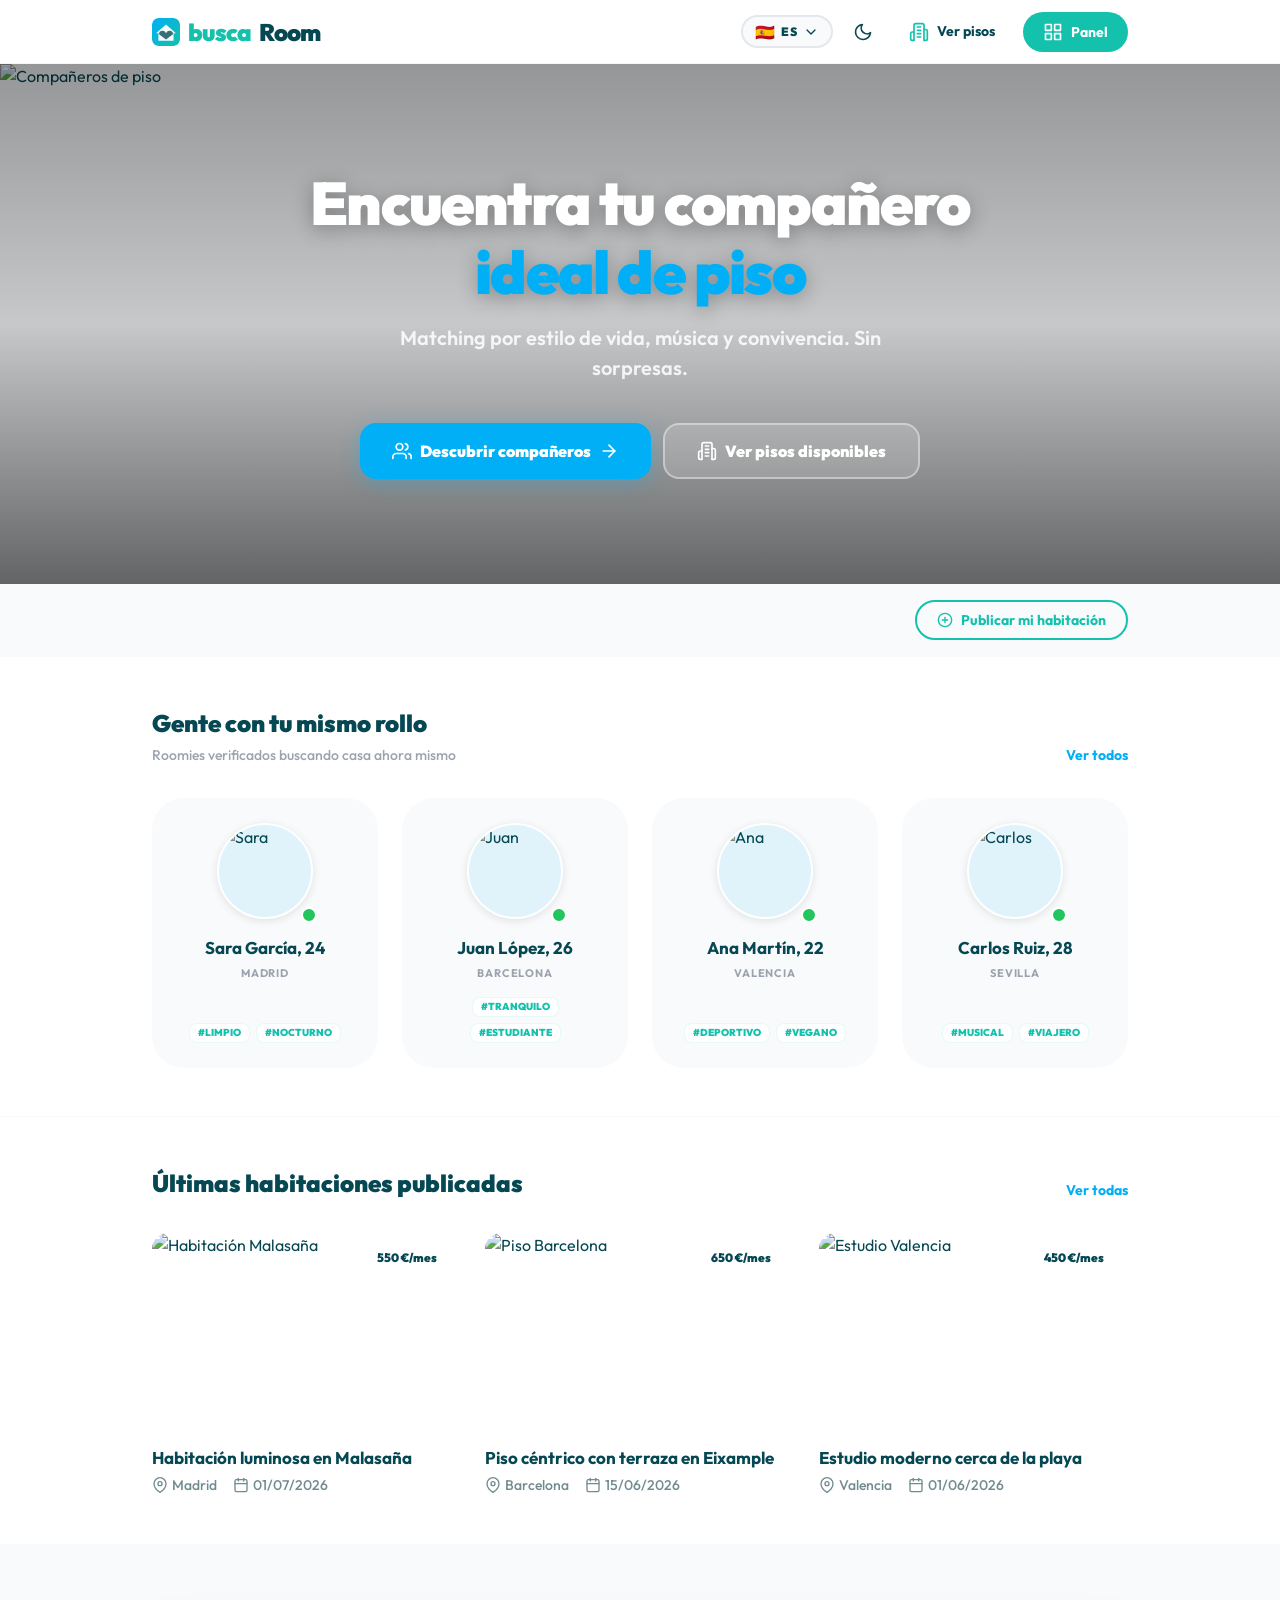
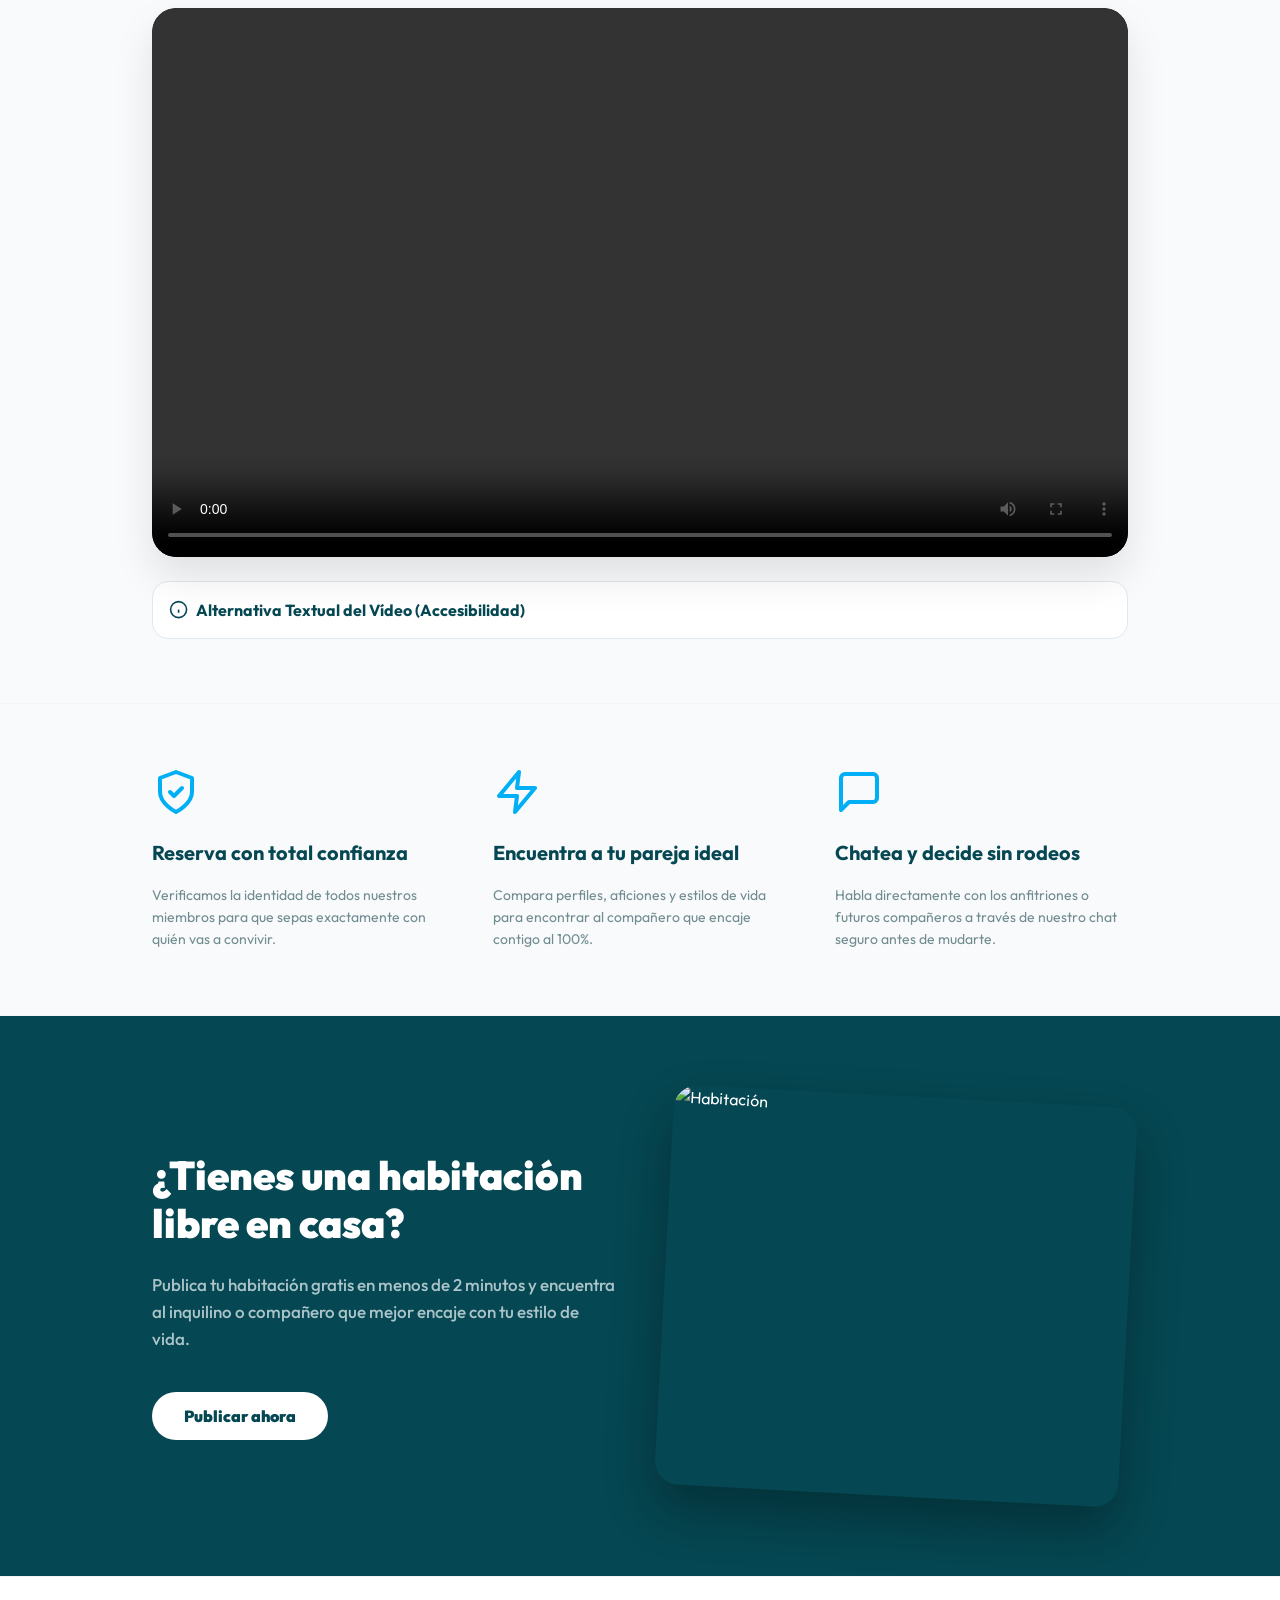
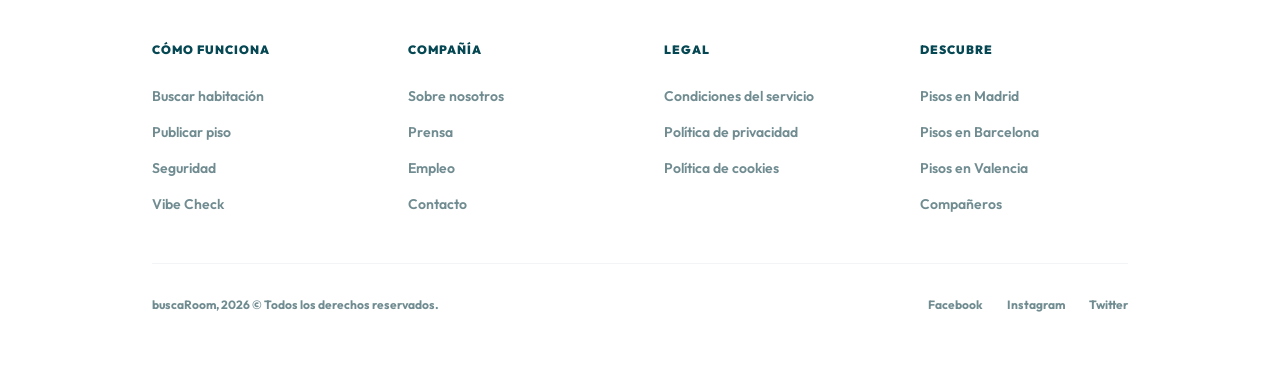
==== index.html @ 6bddaeff "Initial commit - Proyecto finalizado con accesibilidad y media" ====
<!DOCTYPE html>
<html lang="es">

<head>
  <meta charset="UTF-8">
  <meta name="viewport" content="width=device-width, initial-scale=1.0, viewport-fit=cover">
  <meta name="theme-color" content="#13c1ac">
  <link rel="icon" href="favicon.svg" type="image/svg+xml">
  <title>buscaRoom — Encuentra tu compañero ideal de piso</title>
  <link rel="stylesheet" href="css/styles.css">
</head>

<body>

  <!-- ── Navbar ─────────────────────────────────────────────── -->
  <nav class="navbar">
    <div class="navbar-inner">
      <a href="./" class="logo"><img src="favicon.svg" alt="" class="logo-mark"><span class="busca">busca</span><span
          class="room">Room</span></a>
      <div class="nav-links">


        <!-- Botón Dark Mode -->
        <button class="nav-icon-btn" id="themeToggle" title="Modo oscuro/claro">
          <svg class="icon icon-moon" viewBox="0 0 24 24">
            <path d="M21 12.79A9 9 0 1 1 11.21 3 7 7 0 0 0 21 12.79z" />
          </svg>
          <svg class="icon icon-sun" viewBox="0 0 24 24" style="display:none;">
            <circle cx="12" cy="12" r="5" />
            <line x1="12" y1="1" x2="12" y2="3" />
            <line x1="12" y1="21" x2="12" y2="23" />
            <line x1="4.22" y1="4.22" x2="5.64" y2="5.64" />
            <line x1="18.36" y1="18.36" x2="19.78" y2="19.78" />
            <line x1="1" y1="12" x2="3" y2="12" />
            <line x1="21" y1="12" x2="23" y2="12" />
            <line x1="4.22" y1="19.78" x2="5.64" y2="18.36" />
            <line x1="18.36" y1="5.64" x2="19.78" y2="4.22" />
          </svg>
        </button>

        <a href="pages/pisos.html" class="nav-text-link hide-mobile">
          <svg class="icon" viewBox="0 0 24 24">
            <path d="M6 22V4a2 2 0 0 1 2-2h8a2 2 0 0 1 2 2v18" />
            <path d="M6 12H4a2 2 0 0 0-2 2v6a2 2 0 0 0 2 2h2" />
            <path d="M18 9h2a2 2 0 0 1 2 2v9a2 2 0 0 1-2 2h-2" />
            <path d="M10 6h4" />
            <path d="M10 10h4" />
            <path d="M10 14h4" />
            <path d="M10 18h4" />
          </svg>
          <span class="i18n-ver-pisos">Ver pisos</span>
        </a>
        <a href="pages/panel.html" class="btn btn-teal">
          <svg class="icon" viewBox="0 0 24 24">
            <rect x="3" y="3" width="7" height="7" />
            <rect x="14" y="3" width="7" height="7" />
            <rect x="14" y="14" width="7" height="7" />
            <rect x="3" y="14" width="7" height="7" />
          </svg>
          <span class="i18n-panel">Panel</span>
        </a>
      </div>
    </div>
  </nav>

  <!-- ── Hero ───────────────────────────────────────────────── -->
  <section class="hero">
    <div class="hero-bg">
      <img src="https://images.unsplash.com/photo-1556910103-1c02745aae4d?auto=format&fit=crop&w=1920&q=80"
        alt="Compañeros de piso">
      <div class="hero-overlay"></div>
    </div>
    <div class="hero-content">
      <h1 class="hero-title">
        Encuentra tu compañero<br>
        <span class="accent">ideal de piso</span>
      </h1>
      <p class="hero-subtitle">Matching por estilo de vida, música y convivencia. Sin sorpresas.</p>
      <div class="hero-actions">
        <a href="pages/explorar.html" class="btn btn-cyan btn-xl">
          <svg class="icon" viewBox="0 0 24 24">
            <path d="M17 21v-2a4 4 0 0 0-4-4H5a4 4 0 0 0-4 4v2" />
            <circle cx="9" cy="7" r="4" />
            <path d="M23 21v-2a4 4 0 0 0-3-3.87" />
            <path d="M16 3.13a4 4 0 0 1 0 7.75" />
          </svg>
          <span class="i18n-hero-cta">Descubrir compañeros</span>
          <svg class="icon" viewBox="0 0 24 24">
            <line x1="5" y1="12" x2="19" y2="12" />
            <polyline points="12 5 19 12 12 19" />
          </svg>
        </a>
        <a href="pages/pisos.html" class="btn btn-glass btn-xl">
          <svg class="icon" viewBox="0 0 24 24">
            <path d="M6 22V4a2 2 0 0 1 2-2h8a2 2 0 0 1 2 2v18" />
            <path d="M6 12H4a2 2 0 0 0-2 2v6a2 2 0 0 0 2 2h2" />
            <path d="M18 9h2a2 2 0 0 1 2 2v9a2 2 0 0 1-2 2h-2" />
            <path d="M10 6h4" />
            <path d="M10 10h4" />
            <path d="M10 14h4" />
            <path d="M10 18h4" />
          </svg>
          <span class="i18n-ver-pisos-hero">Ver pisos disponibles</span>
        </a>
      </div>
    </div>
  </section>

  <!-- ── Publicar (solo visible con sesión) ─────────────────── -->
  <div style="max-width:1024px;margin:0 auto;padding:1rem 1.5rem;display:flex;justify-content:flex-end;">
    <a href="pages/publicar.html" class="btn btn-outline-teal btn-sm"
      style="border-radius:9999px;font-size:0.875rem;padding:0.625rem 1.25rem;">
      <svg class="icon icon-sm" viewBox="0 0 24 24">
        <circle cx="12" cy="12" r="10" />
        <line x1="12" y1="8" x2="12" y2="16" />
        <line x1="8" y1="12" x2="16" y2="12" />
      </svg>
      <span class="i18n-publish-btn">Publicar mi habitación</span>
    </a>
  </div>

  <!-- ── Perfiles destacados ─────────────────────────────────── -->
  <section class="profiles-section">
    <div class="container">
      <div class="section-header">
        <div>
          <h2>Gente con tu mismo rollo</h2>
          <p>Roomies verificados buscando casa ahora mismo</p>
        </div>
        <a href="pages/explorar.html" class="section-link">Ver todos</a>
      </div>
      <div class="profiles-grid">

        <a href="pages/explorar.html" class="profile-card">
          <div class="profile-avatar-wrapper">
            <div class="profile-avatar-bg"></div>
            <img class="profile-avatar"
              src="https://images.unsplash.com/photo-1494790108377-be9c29b29330?auto=format&fit=crop&w=200&q=80"
              alt="Sara" loading="lazy">
            <div class="profile-online-dot"></div>
          </div>
          <div class="profile-name">Sara García, 24</div>
          <div class="profile-city">Madrid</div>
          <div class="profile-tags">
            <span class="profile-tag">#LIMPIO</span>
            <span class="profile-tag">#NOCTURNO</span>
          </div>
        </a>

        <a href="pages/explorar.html" class="profile-card">
          <div class="profile-avatar-wrapper">
            <div class="profile-avatar-bg"></div>
            <img class="profile-avatar"
              src="https://images.unsplash.com/photo-1507003211169-0a1dd7228f2d?auto=format&fit=crop&w=200&q=80"
              alt="Juan" loading="lazy">
            <div class="profile-online-dot"></div>
          </div>
          <div class="profile-name">Juan López, 26</div>
          <div class="profile-city">Barcelona</div>
          <div class="profile-tags">
            <span class="profile-tag">#TRANQUILO</span>
            <span class="profile-tag">#ESTUDIANTE</span>
          </div>
        </a>

        <a href="pages/explorar.html" class="profile-card">
          <div class="profile-avatar-wrapper">
            <div class="profile-avatar-bg"></div>
            <img class="profile-avatar"
              src="https://images.unsplash.com/photo-1438761681033-6461ffad8d80?auto=format&fit=crop&w=200&q=80"
              alt="Ana" loading="lazy">
            <div class="profile-online-dot"></div>
          </div>
          <div class="profile-name">Ana Martín, 22</div>
          <div class="profile-city">Valencia</div>
          <div class="profile-tags">
            <span class="profile-tag">#DEPORTIVO</span>
            <span class="profile-tag">#VEGANO</span>
          </div>
        </a>

        <a href="pages/explorar.html" class="profile-card">
          <div class="profile-avatar-wrapper">
            <div class="profile-avatar-bg"></div>
            <img class="profile-avatar"
              src="https://images.unsplash.com/photo-1500648767791-00dcc994a43e?auto=format&fit=crop&w=200&q=80"
              alt="Carlos" loading="lazy">
            <div class="profile-online-dot"></div>
          </div>
          <div class="profile-name">Carlos Ruiz, 28</div>
          <div class="profile-city">Sevilla</div>
          <div class="profile-tags">
            <span class="profile-tag">#MUSICAL</span>
            <span class="profile-tag">#VIAJERO</span>
          </div>
        </a>

      </div>
    </div>
  </section>

  <!-- ── Habitaciones destacadas ─────────────────────────────── -->
  <section class="rooms-section">
    <div class="container">
      <div class="section-header">
        <h2>Últimas habitaciones publicadas</h2>
        <a href="pages/pisos.html" class="section-link">Ver todas</a>
      </div>
      <div class="rooms-grid">

        <a href="pages/piso-detalle.html" class="room-card">
          <div class="room-image">
            <img src="https://images.unsplash.com/photo-1522771739844-6a9f6d5f14af?auto=format&fit=crop&w=600&q=80"
              alt="Habitación Malasaña" loading="lazy">
            <div class="room-price-badge">550 €/mes</div>
          </div>
          <div class="room-title">Habitación luminosa en Malasaña</div>
          <div class="room-meta">
            <span class="room-meta-item">
              <svg class="icon icon-sm" viewBox="0 0 24 24">
                <path d="M21 10c0 7-9 13-9 13s-9-6-9-13a9 9 0 0 1 18 0z" />
                <circle cx="12" cy="10" r="3" />
              </svg>
              Madrid
            </span>
            <span class="room-meta-item">
              <svg class="icon icon-sm" viewBox="0 0 24 24">
                <rect x="3" y="4" width="18" height="18" rx="2" />
                <line x1="16" y1="2" x2="16" y2="6" />
                <line x1="8" y1="2" x2="8" y2="6" />
                <line x1="3" y1="10" x2="21" y2="10" />
              </svg>
              01/07/2026
            </span>
          </div>
        </a>

        <a href="pages/piso-detalle.html" class="room-card">
          <div class="room-image">
            <img src="https://images.unsplash.com/photo-1502672260266-1c1ef2d93688?auto=format&fit=crop&w=600&q=80"
              alt="Piso Barcelona" loading="lazy">
            <div class="room-price-badge">650 €/mes</div>
          </div>
          <div class="room-title">Piso céntrico con terraza en Eixample</div>
          <div class="room-meta">
            <span class="room-meta-item">
              <svg class="icon icon-sm" viewBox="0 0 24 24">
                <path d="M21 10c0 7-9 13-9 13s-9-6-9-13a9 9 0 0 1 18 0z" />
                <circle cx="12" cy="10" r="3" />
              </svg>
              Barcelona
            </span>
            <span class="room-meta-item">
              <svg class="icon icon-sm" viewBox="0 0 24 24">
                <rect x="3" y="4" width="18" height="18" rx="2" />
                <line x1="16" y1="2" x2="16" y2="6" />
                <line x1="8" y1="2" x2="8" y2="6" />
                <line x1="3" y1="10" x2="21" y2="10" />
              </svg>
              15/06/2026
            </span>
          </div>
        </a>

        <a href="pages/piso-detalle.html" class="room-card">
          <div class="room-image">
            <img src="https://images.unsplash.com/photo-1493809842364-78817add7ffb?auto=format&fit=crop&w=600&q=80"
              alt="Estudio Valencia" loading="lazy">
            <div class="room-price-badge">450 €/mes</div>
          </div>
          <div class="room-title">Estudio moderno cerca de la playa</div>
          <div class="room-meta">
            <span class="room-meta-item">
              <svg class="icon icon-sm" viewBox="0 0 24 24">
                <path d="M21 10c0 7-9 13-9 13s-9-6-9-13a9 9 0 0 1 18 0z" />
                <circle cx="12" cy="10" r="3" />
              </svg>
              Valencia
            </span>
            <span class="room-meta-item">
              <svg class="icon icon-sm" viewBox="0 0 24 24">
                <rect x="3" y="4" width="18" height="18" rx="2" />
                <line x1="16" y1="2" x2="16" y2="6" />
                <line x1="8" y1="2" x2="8" y2="6" />
                <line x1="3" y1="10" x2="21" y2="10" />
              </svg>
              01/06/2026
            </span>
          </div>
        </a>

      </div>
    </div>
  </section>

  <!-- ── Video Promocional ──────────────────────────────────── -->
  <section class="video-section" style="padding: 4rem 0; background: var(--bg);">
    <div class="container">
      <div style="position: relative; padding-bottom: 56.25%; height: 0; overflow: hidden; max-width: 100%; border-radius: 1.5rem; box-shadow: 0 20px 40px rgba(0,0,0,0.1);">
        <video controls style="position: absolute; top: 0; left: 0; width: 100%; height: 100%; border-radius: inherit; background: #000;">
          <source src="images/VideoCarmenPagina.mp4" type="video/mp4">
          Tu navegador no soporta el formato de vídeo.
        </video>
      </div>
      
      <!-- Alternativa Textual para Discapacidad Visual (Transcripción) -->
      <details style="margin-top: 1.5rem; background: var(--card); border: 1px solid var(--border); border-radius: 1rem; padding: 1rem;">
        <summary style="cursor: pointer; font-weight: 700; color: var(--accent); display: flex; align-items: center; gap: 0.5rem;">
          <svg viewBox="0 0 24 24" style="width:1.2rem;height:1.2rem;fill:none;stroke:currentColor;stroke-width:2;"><circle cx="12" cy="12" r="10"/><line x1="12" y1="16" x2="12" y2="12"/><line x1="12" y1="8" x2="12.01" y2="8"/></svg>
          Alternativa Textual del Vídeo (Accesibilidad)
        </summary>
        <div style="margin-top: 1rem; font-size: 0.95rem; color: var(--text-color); line-height: 1.6;">
          <strong>Transcripción del vídeo:</strong> El vídeo muestra al creador del proyecto hablando directamente a la cámara. En su discurso, expone la enorme dificultad que existe hoy en día para encontrar un compañero de piso adecuado, un problema cada vez más común entre jóvenes y estudiantes. A continuación, presenta <strong>buscaRoom</strong> como la solución definitiva a este problema. Explica que la idea principal de esta aplicación web no es solo buscar una habitación libre, sino conectar a personas que sean <strong>realmente compatibles entre sí</strong>. Mediante filtros de estilo de vida, horarios y aficiones, la plataforma permite encontrar a esa persona ideal con la que encajes al cien por cien para garantizar una buena convivencia.
        </div>
      </details>
    </div>
  </section>

  <!-- ── Features ───────────────────────────────────────────── -->
  <section class="features-section">
    <div class="container">
      <div class="features-grid">

        <div class="feature-item">
          <div class="feature-icon">
            <svg viewBox="0 0 24 24">
              <path d="M12 22s8-4 8-10V5l-8-3-8 3v7c0 6 8 10 8 10z" />
              <polyline points="9 12 11 14 15 10" />
            </svg>
          </div>
          <h3 class="feature-title">Reserva con total confianza</h3>
          <p class="feature-desc">Verificamos la identidad de todos nuestros miembros para que sepas exactamente con
            quién vas a convivir.</p>
        </div>

        <div class="feature-item">
          <div class="feature-icon">
            <svg viewBox="0 0 24 24">
              <polygon points="13 2 3 14 12 14 11 22 21 10 12 10 13 2" />
            </svg>
          </div>
          <h3 class="feature-title">Encuentra a tu pareja ideal</h3>
          <p class="feature-desc">Compara perfiles, aficiones y estilos de vida para encontrar al compañero que encaje
            contigo al 100%.</p>
        </div>

        <div class="feature-item">
          <div class="feature-icon">
            <svg viewBox="0 0 24 24">
              <path d="M21 15a2 2 0 0 1-2 2H7l-4 4V5a2 2 0 0 1 2-2h14a2 2 0 0 1 2 2z" />
            </svg>
          </div>
          <h3 class="feature-title">Chatea y decide sin rodeos</h3>
          <p class="feature-desc">Habla directamente con los anfitriones o futuros compañeros a través de nuestro chat
            seguro antes de mudarte.</p>
        </div>

      </div>
    </div>
  </section>

  <!-- ── CTA Banner ─────────────────────────────────────────── -->
  <section class="cta-section">
    <div class="container">
      <div class="cta-grid">
        <div>
          <h2 class="cta-title">¿Tienes una habitación<br>libre en casa?</h2>
          <p class="cta-desc">Publica tu habitación gratis en menos de 2 minutos y encuentra al inquilino o compañero
            que mejor encaje con tu estilo de vida.</p>
          <a href="pages/publicar.html" class="btn btn-white-bg btn-lg"
            style="border-radius:9999px;font-weight:900;font-size:1rem;padding:1rem 2rem;">Publicar ahora</a>
        </div>
        <div class="cta-image">
          <img src="https://images.unsplash.com/photo-1524758631624-e2822e304c36?auto=format&fit=crop&w=600&q=80"
            alt="Habitación" loading="lazy">
        </div>
      </div>
    </div>
  </section>

  <!-- ── Footer ─────────────────────────────────────────────── -->
  <footer class="footer">
    <div class="container">
      <div class="footer-grid">
        <div>
          <div class="footer-col-title">Cómo funciona</div>
          <ul class="footer-links">
            <li><a href="pages/pisos.html">Buscar habitación</a></li>
            <li><a href="pages/publicar.html">Publicar piso</a></li>
            <li><a href="#">Seguridad</a></li>
            <li><a href="#">Vibe Check</a></li>
          </ul>
        </div>
        <div>
          <div class="footer-col-title">Compañía</div>
          <ul class="footer-links">
            <li><a href="#">Sobre nosotros</a></li>
            <li><a href="#">Prensa</a></li>
            <li><a href="#">Empleo</a></li>
            <li><a href="#">Contacto</a></li>
          </ul>
        </div>
        <div>
          <div class="footer-col-title">Legal</div>
          <ul class="footer-links">
            <li><a href="#">Condiciones del servicio</a></li>
            <li><a href="#">Política de privacidad</a></li>
            <li><a href="#">Política de cookies</a></li>
          </ul>
        </div>
        <div>
          <div class="footer-col-title">Descubre</div>
          <ul class="footer-links">
            <li><a href="pages/pisos.html">Pisos en Madrid</a></li>
            <li><a href="pages/pisos.html">Pisos en Barcelona</a></li>
            <li><a href="pages/pisos.html">Pisos en Valencia</a></li>
            <li><a href="pages/explorar.html">Compañeros</a></li>
          </ul>
        </div>
      </div>
      <div class="footer-bottom">
        <p class="footer-copyright">buscaRoom, 2026 © Todos los derechos reservados.</p>
        <div class="footer-socials">
          <a href="#">Facebook</a>
          <a href="#">Instagram</a>
          <a href="#">Twitter</a>
        </div>
      </div>
    </div>
  </footer>

  <!-- ── Scripts ────────────────────────────────────────────── -->
  <script src="js/shared.js"></script>
  <script>
    const translations = {
      es: {
        navVerPisos: 'Ver pisos', navPanel: 'Panel',
        heroTitle: 'Encuentra tu compañero<br><span class="accent">ideal de piso</span>',
        heroSub: 'Matching por estilo de vida, música y convivencia. Sin sorpresas.',
        heroBtn1: 'Descubrir compañeros', heroBtn2: 'Ver pisos disponibles',
        publishBtn: 'Publicar mi habitación',
        sec1Title: 'Gente con tu mismo rollo',
        sec1Sub: 'Roomies verificados buscando casa ahora mismo',
        sec1Link: 'Ver todos', sec2Title: 'Últimas habitaciones publicadas', sec2Link: 'Ver todas',
        feat1Title: 'Reserva con total confianza',
        feat1Desc: 'Verificamos la identidad de todos nuestros miembros para que sepas exactamente con quién vas a convivir.',
        feat2Title: 'Encuentra a tu pareja ideal',
        feat2Desc: 'Compara perfiles, aficiones y estilos de vida para encontrar al compañero que encaje contigo al 100%.',
        feat3Title: 'Chatea y decide sin rodeos',
        feat3Desc: 'Habla directamente con los anfitriones o futuros compañeros a través de nuestro chat seguro antes de mudarte.',
        ctaTitle: '¿Tienes una habitación<br>libre en casa?',
        ctaDesc: 'Publica tu habitación gratis en menos de 2 minutos y encuentra al inquilino o compañero que mejor encaje con tu estilo de vida.',
        ctaBtn: 'Publicar ahora',
        footerCol1: 'Cómo funciona', footerF1L: ['Buscar habitación', 'Publicar piso', 'Seguridad', 'Vibe Check'],
        footerCol2: 'Compañía', footerF2L: ['Sobre nosotros', 'Prensa', 'Empleo', 'Contacto'],
        footerCol3: 'Legal', footerF3L: ['Condiciones del servicio', 'Política de privacidad', 'Política de cookies'],
        footerCol4: 'Descubre', footerF4L: ['Pisos en Madrid', 'Pisos en Barcelona', 'Pisos en Valencia', 'Compañeros'],
        footerCopy: 'buscaRoom, 2026 © Todos los derechos reservados.',
      },
      en: {
        navVerPisos: 'View flats', navPanel: 'Dashboard',
        heroTitle: 'Find your perfect<br><span class="accent">flatmate</span>',
        heroSub: 'Matching by lifestyle, music, and living habits. No surprises.',
        heroBtn1: 'Find flatmates', heroBtn2: 'View available flats',
        publishBtn: 'List my room',
        sec1Title: 'People on your wavelength',
        sec1Sub: 'Verified roomies looking for a place right now',
        sec1Link: 'See all', sec2Title: 'Latest rooms posted', sec2Link: 'See all',
        feat1Title: 'Book with total confidence',
        feat1Desc: 'We verify the identity of all our members so you know exactly who you\'ll be living with.',
        feat2Title: 'Find your perfect match',
        feat2Desc: 'Compare profiles, hobbies and lifestyles to find the flatmate who fits you 100%.',
        feat3Title: 'Chat and decide without the runaround',
        feat3Desc: 'Talk directly with hosts or future flatmates through our secure chat before moving in.',
        ctaTitle: 'Do you have a spare<br>room at home?',
        ctaDesc: 'List your room for free in less than 2 minutes and find the tenant or flatmate who best fits your lifestyle.',
        ctaBtn: 'List now',
        footerCol1: 'How it works', footerF1L: ['Find a room', 'List a flat', 'Safety', 'Vibe Check'],
        footerCol2: 'Company', footerF2L: ['About us', 'Press', 'Jobs', 'Contact'],
        footerCol3: 'Legal', footerF3L: ['Terms of service', 'Privacy policy', 'Cookie policy'],
        footerCol4: 'Discover', footerF4L: ['Flats in Madrid', 'Flats in Barcelona', 'Flats in Valencia', 'Flatmates'],
        footerCopy: 'buscaRoom, 2026 © All rights reserved.',
      },
      fr: {
        navVerPisos: 'Voir appartements', navPanel: 'Tableau de bord',
        heroTitle: 'Trouvez votre colocataire<br><span class="accent">idéal</span>',
        heroSub: 'Matching par style de vie, musique et habitudes. Sans surprises.',
        heroBtn1: 'Découvrir colocataires', heroBtn2: 'Voir appartements disponibles',
        publishBtn: 'Publier ma chambre',
        sec1Title: 'Gens sur la même longueur d\'onde',
        sec1Sub: 'Colocataires vérifiés cherchant un logement maintenant',
        sec1Link: 'Voir tout', sec2Title: 'Dernières chambres publiées', sec2Link: 'Voir toutes',
        feat1Title: 'Réservez en toute confiance',
        feat1Desc: 'Nous vérifions l\'identité de tous nos membres pour que vous sachiez exactement avec qui vous allez vivre.',
        feat2Title: 'Trouvez votre moitié idéale',
        feat2Desc: 'Comparez profils, loisirs et styles de vie pour trouver le colocataire qui vous correspond à 100%.',
        feat3Title: 'Discutez et décidez sans détours',
        feat3Desc: 'Parlez directement avec les hôtes ou futurs colocataires via notre chat sécurisé avant d\'emménager.',
        ctaTitle: 'Avez-vous une chambre<br>libre ?',
        ctaDesc: 'Publiez votre chambre gratuitement en moins de 2 minutes et trouvez le locataire ou colocataire qui correspond le mieux à votre style de vie.',
        ctaBtn: 'Publier maintenant',
        footerCol1: 'Comment ça marche', footerF1L: ['Chercher une chambre', 'Publier un appartement', 'Sécurité', 'Vibe Check'],
        footerCol2: 'Entreprise', footerF2L: ['À propos de nous', 'Presse', 'Emplois', 'Contact'],
        footerCol3: 'Légal', footerF3L: ['Conditions de service', 'Politique de confidentialité', 'Politique relative aux cookies'],
        footerCol4: 'Découvrir', footerF4L: ['Appartements à Madrid', 'Appartements à Barcelone', 'Appartements à Valence', 'Colocataires'],
        footerCopy: 'buscaRoom, 2026 © Tous droits réservés.',
      },
      de: {
        navVerPisos: 'Wohnungen ansehen', navPanel: 'Dashboard',
        heroTitle: 'Finde deinen perfekten<br><span class="accent">Mitbewohner</span>',
        heroSub: 'Matching nach Lebensstil, Musik und Gewohnheiten. Keine Überraschungen.',
        heroBtn1: 'Mitbewohner entdecken', heroBtn2: 'Verfügbare Wohnungen',
        publishBtn: 'Mein Zimmer inserieren',
        sec1Title: 'Leute auf deiner Wellenlänge',
        sec1Sub: 'Verifizierte Mitbewohner, die jetzt ein Zuhause suchen',
        sec1Link: 'Alle sehen', sec2Title: 'Neueste veröffentlichte Zimmer', sec2Link: 'Alle sehen',
        feat1Title: 'Buche mit vollem Vertrauen',
        feat1Desc: 'Wir überprüfen die Identität all unserer Mitglieder, damit du genau weißt, mit wem du zusammenleben wirst.',
        feat2Title: 'Finde deine ideale Ergänzung',
        feat2Desc: 'Vergleiche Profile, Hobbys und Lebensstile, um den Mitbewohner zu finden, der zu 100% zu dir passt.',
        feat3Title: 'Chatten und direkt entscheiden',
        feat3Desc: 'Sprich direkt mit Gastgebern oder zukünftigen Mitbewohnern über unseren sicheren Chat, bevor du einziehst.',
        ctaTitle: 'Hast du ein Zimmer<br>frei?',
        ctaDesc: 'Inseriere dein Zimmer kostenlos in weniger als 2 Minuten und finde den Mieter oder Mitbewohner, der am besten zu deinem Lebensstil passt.',
        ctaBtn: 'Jetzt inserieren',
        footerCol1: 'Wie es funktioniert', footerF1L: ['Zimmer suchen', 'Wohnung inserieren', 'Sicherheit', 'Vibe Check'],
        footerCol2: 'Unternehmen', footerF2L: ['Über uns', 'Presse', 'Jobs', 'Kontakt'],
        footerCol3: 'Rechtliches', footerF3L: ['Nutzungsbedingungen', 'Datenschutzrichtlinie', 'Cookie-Richtlinie'],
        footerCol4: 'Entdecken', footerF4L: ['Wohnungen in Madrid', 'Wohnungen in Barcelona', 'Wohnungen in Valencia', 'Mitbewohner'],
        footerCopy: 'buscaRoom, 2026 © Alle Rechte vorbehalten.',
      },
      it: {
        navVerPisos: 'Vedi appartamenti', navPanel: 'Bacheca',
        heroTitle: 'Trova il tuo coinquilino<br><span class="accent">ideale</span>',
        heroSub: 'Matching per stile di vita, musica e abitudini. Senza sorprese.',
        heroBtn1: 'Scopri coinquilini', heroBtn2: 'Vedi appartamenti disponibili',
        publishBtn: 'Pubblica la mia stanza',
        sec1Title: 'Persone sulla tua stessa lunghezza d\'onda',
        sec1Sub: 'Coinquilini verificati che cercano casa in questo momento',
        sec1Link: 'Vedi tutti', sec2Title: 'Ultime stanze pubblicate', sec2Link: 'Vedi tutte',
        feat1Title: 'Prenota in totale sicurezza',
        feat1Desc: 'Verifichiamo l\'identità di tutti i nostri membri in modo che tu sappia esattamente con chi andrai a vivere.',
        feat2Title: 'Trova la tua anima gemella',
        feat2Desc: 'Confronta profili, hobby e stili di vita per trovare il coinquilino che ti corrisponde al 100%.',
        feat3Title: 'Chatta e decidi senza giri di parole',
        feat3Desc: 'Parla direttamente con i padroni di casa o futuri coinquilini tramite la nostra chat sicura prima di trasferirti.',
        ctaTitle: 'Hai una stanza<br>libera in casa?',
        ctaDesc: 'Pubblica la tua stanza gratuitamente in meno di 2 minuti e trova l\'inquilino o il coinquilino che si adatta meglio al tuo stile di vita.',
        ctaBtn: 'Pubblica ora',
        footerCol1: 'Come funziona', footerF1L: ['Cerca una stanza', 'Pubblica un appartamento', 'Sicurezza', 'Vibe Check'],
        footerCol2: 'Azienda', footerF2L: ['Chi siamo', 'Stampa', 'Lavoro', 'Contatti'],
        footerCol3: 'Legale', footerF3L: ['Termini di servizio', 'Informativa sulla privacy', 'Informativa sui cookie'],
        footerCol4: 'Scopri', footerF4L: ['Appartamenti a Madrid', 'Appartamenti a Barcellona', 'Appartamenti a Valencia', 'Coinquilini'],
        footerCopy: 'buscaRoom, 2026 © Tutti i diritti riservati.',
      },
      pt: {
        navVerPisos: 'Ver apartamentos', navPanel: 'Painel',
        heroTitle: 'Encontra o teu colega<br><span class="accent">ideal</span>',
        heroSub: 'Matching por estilo de vida, música e hábitos. Sem surpresas.',
        heroBtn1: 'Descobrir colegas', heroBtn2: 'Ver apartamentos disponíveis',
        publishBtn: 'Publicar o meu quarto',
        sec1Title: 'Pessoas na tua onda',
        sec1Sub: 'Colegas verificados à procura de casa neste momento',
        sec1Link: 'Ver todos', sec2Title: 'Últimos quartos publicados', sec2Link: 'Ver todos',
        feat1Title: 'Reserva com total confiança',
        feat1Desc: 'Verificamos a identidade de todos os nossos membros para que saibas exatamente com quem vais viver.',
        feat2Title: 'Encontra o teu par ideal',
        feat2Desc: 'Compara perfis, passatempos e estilos de vida para encontrar o colega que combina contigo a 100%.',
        feat3Title: 'Conversa e decide diretamente',
        feat3Desc: 'Fala diretamente com os anfitriões ou futuros colegas através do nosso chat seguro antes de te mudares.',
        ctaTitle: 'Tens um quarto<br>livre em casa?',
        ctaDesc: 'Publica o teu quarto gratuitamente em menos de 2 minutos e encontra o inquilino ou colega que melhor se adapta ao teu estilo de vida.',
        ctaBtn: 'Publicar agora',
        footerCol1: 'Como funciona', footerF1L: ['Procurar um quarto', 'Publicar um apartamento', 'Segurança', 'Vibe Check'],
        footerCol2: 'Empresa', footerF2L: ['Sobre nós', 'Imprensa', 'Empregos', 'Contactos'],
        footerCol3: 'Legal', footerF3L: ['Termos de serviço', 'Política de privacidade', 'Política de cookies'],
        footerCol4: 'Descobrir', footerF4L: ['Apartamentos em Madrid', 'Apartamentos em Barcelona', 'Apartamentos em Valência', 'Colegas de casa'],
        footerCopy: 'buscaRoom, 2026 © Todos os direitos reservados.',
      }
    };

    let currentLang = 'es';

    function applyLang(lang) {
      const t = translations[lang] || translations['es'];
      document.querySelector('.i18n-ver-pisos').textContent = t.navVerPisos;
      document.querySelector('.i18n-panel').textContent = t.navPanel;
      document.querySelector('.hero-title').innerHTML = t.heroTitle;
      document.querySelector('.hero-subtitle').textContent = t.heroSub;
      document.querySelector('.i18n-hero-cta').textContent = t.heroBtn1;
      document.querySelector('.i18n-ver-pisos-hero').textContent = t.heroBtn2;
      document.querySelector('.i18n-publish-btn').textContent = t.publishBtn;
      const sec = document.querySelectorAll('.section-header');
      sec[0].querySelector('h2').textContent = t.sec1Title;
      sec[0].querySelector('p').textContent = t.sec1Sub;
      sec[0].querySelector('.section-link').textContent = t.sec1Link;
      sec[1].querySelector('h2').textContent = t.sec2Title;
      sec[1].querySelector('.section-link').textContent = t.sec2Link;
      document.querySelectorAll('.feature-item').forEach((f, i) => {
        f.querySelector('.feature-title').textContent = t['feat' + (i + 1) + 'Title'];
        f.querySelector('.feature-desc').textContent = t['feat' + (i + 1) + 'Desc'];
      });
      document.querySelector('.cta-title').innerHTML = t.ctaTitle;
      document.querySelector('.cta-desc').textContent = t.ctaDesc;
      document.querySelector('.cta-section .btn').textContent = t.ctaBtn;
      document.querySelectorAll('.footer-grid > div').forEach((col, ci) => {
        col.querySelector('.footer-col-title').textContent = t['footerCol' + (ci + 1)];
        col.querySelectorAll('.footer-links a').forEach((a, li) => {
          const list = t['footerF' + (ci + 1) + 'L'];
          if (list && list[li]) a.textContent = list[li];
        });
      });
      document.querySelector('.footer-copyright').textContent = t.footerCopy;
    }

    // Aplicar idioma guardado al cargar
    const savedLang = localStorage.getItem('buscaroom-lang') || 'es';
    applyLang(savedLang);

    // Escuchar cambios de idioma desde el desplegable en shared.js
    document.addEventListener('buscaroom:langchange', (e) => {
      applyLang(e.detail.lang);
    });
  </script>
</body>

</html>
---- css/styles.css ----
/* ═══════════════════════════════════════════════════════════════
   buscaRoom — Estilos compartidos (base)
   ═══════════════════════════════════════════════════════════════ */

@import url('https://fonts.googleapis.com/css2?family=Outfit:wght@400;500;600;700;800;900&display=swap');

/* ─── Variables ─────────────────────────────────────────────── */
:root {
  --primary:   #00aff5;
  --secondary: #13c1ac;
  --accent:    #054752;
  --muted:     #708c91;
  --bg:        #f8fafc;
  --card:      #ffffff;
  --border:    #e2e8f0;
  --gray-50:   #f9fafb;
  --gray-100:  #f3f4f6;
  --gray-200:  #e5e7eb;
  --gray-300:  #d1d5db;
  --gray-400:  #9ca3af;
  --gray-500:  #6b7280;
  --nav-bg:    #ffffff;
}

body.dark-theme {
  --primary:   #00aff5;
  --secondary: #13c1ac;
  --accent:    #f8fafc;
  --muted:     #9ca3af;
  --bg:        #0f172a;
  --card:      #1e293b;
  --border:    #334155;
  --gray-50:   #1e293b;
  --gray-100:  #334155;
  --gray-200:  #475569;
  --gray-300:  #64748b;
  --gray-400:  #9ca3af;
  --gray-500:  #cbd5e1;
  --nav-bg:    #0f172a;
}

/* ─── Reset & Base ──────────────────────────────────────────── */
*, *::before, *::after { box-sizing: border-box; margin: 0; padding: 0; }
html { scroll-behavior: smooth; }
body {
  font-family: 'Outfit', system-ui, -apple-system, sans-serif;
  background: var(--bg);
  color: var(--accent);
  -webkit-font-smoothing: antialiased;
  line-height: 1.5;
  transition: background-color 0.3s ease, color 0.3s ease;
  overflow-x: hidden;
}
a { text-decoration: none; color: inherit; transition: color 0.15s; }
img { max-width: 100%; display: block; }
ul { list-style: none; }
input, textarea, select, button { font-family: inherit; }

/* ─── Layout ────────────────────────────────────────────────── */
.container { max-width: 1024px; margin: 0 auto; padding: 0 1.5rem; width: 100%; }

/* ─── Logo ──────────────────────────────────────────────────── */
.logo {
  display: flex; align-items: center; gap: 0.5rem;
  font-weight: 900; font-size: 1.5rem; letter-spacing: -0.03em; text-decoration: none;
}
.logo .busca { color: var(--secondary); }
.logo .room  { color: var(--accent); }
.logo-mark { width: 28px; height: 28px; border-radius: 6px; flex-shrink: 0; display: block; }

/* ─── SVG Icon base ─────────────────────────────────────────── */
.icon {
  width: 1.25rem; height: 1.25rem; flex-shrink: 0;
  fill: none; stroke: currentColor; stroke-width: 2;
  stroke-linecap: round; stroke-linejoin: round;
}
.icon-sm { width: 1rem; height: 1rem; }
.icon-lg { width: 1.5rem; height: 1.5rem; }
.icon-xl { width: 3rem; height: 3rem; stroke-width: 1.75; }

/* ─── Buttons ───────────────────────────────────────────────── */
.btn {
  display: inline-flex; align-items: center; justify-content: center;
  gap: 0.5rem; padding: 0.625rem 1.25rem; border-radius: 9999px;
  font-weight: 700; font-size: 0.875rem; cursor: pointer;
  text-decoration: none; border: none; transition: all 0.15s ease;
  line-height: 1; white-space: nowrap;
}
.btn:active { transform: scale(0.95); }
.btn-teal { background: var(--secondary); color: white; }
.btn-teal:hover { background: #11aa98; }
.btn-cyan { background: var(--primary); color: white; box-shadow: 0 4px 20px rgba(0,175,245,0.3); }
.btn-cyan:hover { background: #008cc4; }
.btn-glass {
  background: rgba(255,255,255,0.15); backdrop-filter: blur(8px);
  border: 2px solid rgba(255,255,255,0.4); color: white;
}
.btn-glass:hover { background: rgba(255,255,255,0.25); }
.btn-outline-teal { background: transparent; border: 2px solid var(--secondary); color: var(--secondary); }
.btn-outline-teal:hover { background: var(--secondary); color: white; }
.btn-dark { background: var(--accent); color: white; }
.btn-dark:hover { background: #033b45; }
.btn-white-bg { background: var(--card); color: var(--accent); }
.btn-white-bg:hover { background: #f9fafb; }
.btn-xl { padding: 1rem 2rem; font-size: 1rem; border-radius: 1rem; font-weight: 900; }
.btn-lg { padding: 0.75rem 1.75rem; font-size: 0.9375rem; }
.btn-sm { padding: 0.4rem 1rem; font-size: 0.75rem; }

/* ─── Navbar ────────────────────────────────────────────────── */
.navbar {
  position: fixed; top: 0; left: 0; right: 0; z-index: 100;
  background: var(--nav-bg);
  height: calc(4rem + env(safe-area-inset-top, 0px));
  padding-top: env(safe-area-inset-top, 0px);
  display: flex; align-items: center;
  border-bottom: 1px solid var(--gray-100);
  transition: background-color 0.3s ease;
}
.navbar-inner {
  max-width: 1024px; margin: 0 auto; padding: 0 1.5rem;
  width: 100%; display: flex; align-items: center; justify-content: space-between;
}
.nav-links { display: flex; align-items: center; gap: 0.75rem; }
.nav-text-link {
  display: flex; align-items: center; gap: 0.5rem; padding: 0.5rem 1rem;
  font-weight: 700; font-size: 0.875rem; color: var(--accent);
  border-radius: 9999px; transition: background 0.15s;
}
.nav-text-link:hover { background: var(--gray-50); }
.nav-text-link .icon { color: var(--secondary); }
.nav-icon-btn {
  background: transparent; border: none; cursor: pointer; color: var(--accent);
  display: flex; align-items: center; justify-content: center;
  padding: 0.5rem; border-radius: 9999px; transition: background 0.15s;
}
.nav-icon-btn:hover { background: var(--gray-50); }

/* ─── Hero ──────────────────────────────────────────────────── */
.hero {
  position: relative; height: 520px;
  display: flex; align-items: center; justify-content: center;
  margin-top: calc(4rem + env(safe-area-inset-top, 0px)); overflow: hidden;
}
.hero-bg { position: absolute; inset: 0; z-index: 0; }
.hero-bg img { width: 100%; height: 100%; object-fit: cover; }
.hero-overlay {
  position: absolute; inset: 0;
  background: linear-gradient(to bottom, rgba(0,0,0,0.4), rgba(0,0,0,0.2), rgba(0,0,0,0.6));
}
.hero-content {
  position: relative; z-index: 10; text-align: center;
  max-width: 1024px; padding: 0 1.5rem; width: 100%;
  animation: fadeInUp 0.6s ease both;
}
.hero-title {
  font-size: clamp(2rem, 5vw, 3.75rem); font-weight: 900; color: white;
  text-shadow: 0 4px 20px rgba(0,0,0,0.3); margin-bottom: 1rem;
  letter-spacing: -0.03em; line-height: 1.15;
}
.hero-title .accent { color: var(--primary); }
.hero-subtitle {
  color: rgba(255,255,255,0.85); font-weight: 600;
  font-size: clamp(1rem, 2vw, 1.25rem); margin-bottom: 2.5rem;
  max-width: 36rem; margin-left: auto; margin-right: auto;
}
.hero-actions { display: flex; gap: 0.75rem; justify-content: center; flex-wrap: wrap; }

/* ─── Section header ────────────────────────────────────────── */
.section-header {
  display: flex; justify-content: space-between;
  align-items: flex-end; margin-bottom: 2rem;
}
.section-header h2 { font-size: 1.5rem; font-weight: 900; color: var(--accent); }
.section-header p { font-size: 0.875rem; font-weight: 500; color: var(--gray-400); margin-top: 0.25rem; }
.section-link { font-weight: 700; font-size: 0.875rem; color: var(--primary); }
.section-link:hover { text-decoration: underline; }

/* ─── Profiles Section ──────────────────────────────────────── */
.profiles-section { padding: 3rem 0; background: var(--card); border-top: 1px solid var(--gray-50); }
.profiles-grid { display: grid; grid-template-columns: repeat(4, 1fr); gap: 1.5rem; }
.profile-card {
  display: flex; flex-direction: column; align-items: center;
  background: var(--gray-50); padding: 1.5rem; border-radius: 2rem;
  border: 1px solid transparent; transition: all 0.2s ease; text-decoration: none; color: inherit;
}
.profile-card:hover {
  background: var(--card); box-shadow: 0 20px 40px rgba(0,0,0,0.08);
  transform: scale(1.02); border-color: var(--gray-100);
}
.profile-avatar-wrapper { position: relative; width: 6rem; height: 6rem; margin-bottom: 1rem; }
.profile-avatar-bg {
  position: absolute; inset: 0; background: rgba(0,175,245,0.1);
  border-radius: 9999px; transition: transform 0.2s;
}
.profile-card:hover .profile-avatar-bg { transform: scale(1.1); }
.profile-avatar {
  width: 100%; height: 100%; object-fit: cover; border-radius: 9999px;
  border: 2px solid white; box-shadow: 0 2px 8px rgba(0,0,0,0.1); position: relative; z-index: 1;
}
.profile-online-dot {
  position: absolute; bottom: -4px; right: -4px; width: 1rem; height: 1rem;
  background: #22c55e; border-radius: 9999px; border: 2px solid white; z-index: 2;
}
.profile-name { font-weight: 700; font-size: 1.0625rem; color: var(--accent); text-align: center; }
.profile-city {
  font-size: 0.6875rem; font-weight: 700; color: var(--gray-400);
  text-transform: uppercase; letter-spacing: 0.08em; margin-top: 0.25rem; margin-bottom: 1rem;
}
.profile-tags { display: flex; flex-wrap: wrap; justify-content: center; gap: 0.375rem; margin-top: auto; }
.profile-tag {
  font-size: 0.625rem; padding: 0.25rem 0.5rem; background: var(--card); border-radius: 0.5rem;
  color: var(--secondary); font-weight: 900; border: 1px solid rgba(19,193,172,0.1); line-height: 1;
}

/* ─── Rooms Section ─────────────────────────────────────────── */
.rooms-section { padding: 3rem 0; background: var(--card); border-top: 1px solid var(--gray-50); }
.rooms-grid { display: grid; grid-template-columns: repeat(3, 1fr); gap: 1.5rem; }
.room-card { text-decoration: none; color: inherit; display: block; }
.room-image { position: relative; border-radius: 1rem; overflow: hidden; height: 200px; margin-bottom: 0.75rem; }
.room-image img { width: 100%; height: 100%; object-fit: cover; transition: transform 0.5s ease; }
.room-card:hover .room-image img { transform: scale(1.05); }
.room-price-badge {
  position: absolute; top: 0.75rem; right: 0.75rem;
  background: rgba(255,255,255,0.9); backdrop-filter: blur(4px);
  padding: 0.25rem 0.75rem; border-radius: 9999px;
  font-size: 0.75rem; font-weight: 900; color: var(--accent);
}
.room-title { font-weight: 700; font-size: 1.0625rem; color: var(--accent); transition: color 0.15s; }
.room-card:hover .room-title { color: var(--primary); }
.room-meta { display: flex; align-items: center; gap: 1rem; margin-top: 0.25rem; }
.room-meta-item { display: flex; align-items: center; gap: 0.25rem; font-size: 0.875rem; font-weight: 500; color: var(--muted); }

/* ─── Features Grid ─────────────────────────────────────────── */
.features-section {
  padding: 4rem 0; background: var(--gray-50);
  border-top: 1px solid var(--gray-100); border-bottom: 1px solid var(--gray-100);
}
.features-grid { display: grid; grid-template-columns: repeat(3, 1fr); gap: 3rem; }
.feature-item { display: flex; flex-direction: column; align-items: flex-start; gap: 1rem; }
.feature-icon svg {
  width: 3rem; height: 3rem; stroke: var(--primary);
  fill: none; stroke-width: 2; stroke-linecap: round; stroke-linejoin: round;
}
.feature-title { font-size: 1.25rem; font-weight: 700; color: var(--accent); }
.feature-desc { font-size: 0.875rem; color: var(--muted); line-height: 1.6; }

/* ─── CTA Banner ────────────────────────────────────────────── */
.cta-section { padding: 5rem 0; background: var(--accent); color: white; overflow: hidden; }
.cta-grid { display: grid; grid-template-columns: 1fr 1fr; align-items: center; gap: 3rem; }
.cta-title { font-size: clamp(1.75rem, 4vw, 2.5rem); font-weight: 900; line-height: 1.2; margin-bottom: 1.5rem; }
.cta-desc { color: #abc4c9; font-size: 1.0625rem; font-weight: 500; line-height: 1.6; margin-bottom: 2.5rem; }
.cta-image {
  border-radius: 1.5rem; overflow: hidden;
  transform: rotate(3deg); box-shadow: 0 25px 50px rgba(0,0,0,0.3); height: 400px;
}
.cta-image img { width: 100%; height: 100%; object-fit: cover; }

/* ─── Footer ────────────────────────────────────────────────── */
.footer { padding: 4rem 0; background: var(--card); border-top: 1px solid var(--gray-100); }
.footer-grid { display: grid; grid-template-columns: repeat(4, 1fr); gap: 3rem; margin-bottom: 3rem; }
.footer-col-title {
  font-weight: 900; color: var(--accent); font-size: 0.75rem;
  text-transform: uppercase; letter-spacing: 0.08em; margin-bottom: 1.5rem;
}
.footer-links { display: flex; flex-direction: column; gap: 0.75rem; }
.footer-links a { font-size: 0.875rem; font-weight: 600; color: var(--muted); transition: color 0.15s; }
.footer-links a:hover { color: var(--primary); }
.footer-bottom {
  padding-top: 2rem; border-top: 1px solid var(--gray-100);
  display: flex; justify-content: space-between; align-items: center; gap: 1rem;
}
.footer-copyright { font-size: 0.75rem; font-weight: 700; color: var(--muted); }
.footer-socials { display: flex; gap: 1.5rem; }
.footer-socials a { font-size: 0.75rem; font-weight: 700; color: var(--muted); }
.footer-socials a:hover { color: var(--primary); }

/* ─── Animaciones ───────────────────────────────────────────── */
@keyframes fadeInUp {
  from { opacity: 0; transform: translateY(30px); }
  to   { opacity: 1; transform: translateY(0); }
}
@keyframes float {
  0%, 100% { transform: translateY(0); opacity: 0.2; }
  50%       { transform: translateY(-15px); opacity: 0.6; }
}

/* ─── Utilidades ────────────────────────────────────────────── */
.text-gradient {
  background: linear-gradient(135deg, #00aff5, #13c1ac);
  -webkit-background-clip: text; -webkit-text-fill-color: transparent; background-clip: text;
}

/* ─── Responsive ────────────────────────────────────────────── */
/* ─── Responsive ────────────────────────────────────────────── */
@media (max-width: 768px) {
  /* Layout general */
  body { padding-bottom: calc(4.5rem + env(safe-area-inset-bottom, 0px)); overflow-x: hidden; }
  .container { padding: 0 1.25rem; }
  .section-header { flex-direction: column; align-items: flex-start; gap: 0.5rem; }
  
  /* Grids */
  .profiles-grid { grid-template-columns: repeat(2, 1fr); gap: 1rem; }
  .rooms-grid { grid-template-columns: 1fr; gap: 1.5rem; }
  .features-grid { grid-template-columns: 1fr; gap: 2rem; }
  .cta-grid { grid-template-columns: 1fr; gap: 2rem; }
  .footer-grid { grid-template-columns: repeat(2, 1fr); gap: 2rem; }
  .form-grid { grid-template-columns: 1fr; }
  
  /* Ocultar elementos */
  .cta-image { display: none; }
  .hide-mobile { display: none !important; }
  .panel-sidebar { display: none !important; }
  .panel-main { margin-left: 0; }
  
  /* Global Bottom Nav for Mobile */
  .hide-desktop { display: flex !important; }
  .mobile-bottom-nav {
    display: flex;
    position: fixed;
    bottom: 0; left: 0; right: 0;
    background: var(--card);
    border-top: 1px solid var(--gray-100);
    z-index: 1000;
    justify-content: space-around;
    align-items: center;
    padding: 0 0.5rem env(safe-area-inset-bottom, 0px);
    height: calc(4.5rem + env(safe-area-inset-bottom, 0px));
    box-shadow: 0 -4px 20px rgba(0,0,0,0.05);
  }
  .bottom-nav-item {
    display: flex; flex-direction: column; align-items: center; justify-content: center;
    color: var(--gray-400); font-size: 0.625rem; font-weight: 700; text-decoration: none; gap: 0.25rem;
    transition: color 0.15s; flex: 1; padding: 0.5rem 0;
  }
  .bottom-nav-item svg { width: 1.5rem; height: 1.5rem; stroke: currentColor; fill: none; stroke-width: 2; stroke-linecap: round; stroke-linejoin: round; }
  .bottom-nav-item.active, .bottom-nav-item:hover { color: var(--primary); }
  
  /* Hero */
  .hero { height: 460px; }
  .hero-title { font-size: clamp(1.8rem, 5vw, 2.5rem); margin-bottom: 0.75rem; }
  .hero-subtitle { font-size: 1rem; margin-bottom: 2rem; }
  .hero-actions { 
    flex-direction: column; 
    align-items: stretch; 
    gap: 1rem; 
    width: 100%; 
    max-width: 320px; 
    margin: 0 auto; 
  }
  .hero-actions .btn { width: 100%; justify-content: center; }
  
  /* Secciones y espaciado */
  .profiles-section, .rooms-section { padding: 2rem 0; }
  .features-section { padding: 3rem 0; }
  .cta-section { padding: 3.5rem 0; text-align: center; }
  .cta-title { font-size: 2rem; }
  .cta-desc { margin-bottom: 2rem; }
  .footer { padding: 3rem 0; padding-bottom: calc(5rem + env(safe-area-inset-bottom, 0px)); }
  
  /* Navbar */
  .navbar-inner { padding: 0 1rem; }
  .nav-links { gap: 0.5rem; }
}

/* Tablets medianos */
@media (max-width: 600px) {
  .profiles-grid { grid-template-columns: 1fr 1fr; }
  .btn-xl { padding: 0.875rem 1.5rem; font-size: 0.9375rem; }
}

/* Móvil pequeño — compactar navbar, ocultar labels de texto */
@media (max-width: 500px) {
  /* Navbar ultra compacta */
  .nav-text-link > span { display: none; }
  .nav-text-link { padding: 0.5rem; }
  .btn-teal .i18n-panel { display: none; }
  .btn-teal { padding: 0.5rem; border-radius: 50%; width: 2.25rem; height: 2.25rem; }
  .btn-teal .icon { margin: 0; }
  
  .logo { font-size: 1.25rem; gap: 0.375rem; }
  .logo-mark { width: 24px; height: 24px; }
  
  /* Language dropdown */
  .lang-code { display: none; }
  .lang-dropdown-btn { padding: 0.375rem 0.5rem; gap: 0.25rem; }
  .lang-chevron { display: none; }
}

@media (max-width: 480px) {
  .footer-grid { grid-template-columns: 1fr; gap: 1.5rem; }
  .profiles-grid { grid-template-columns: 1fr; }
  .hero { height: 420px; }
  .hero-title { font-size: 1.6rem; }
  .footer-bottom { flex-direction: column; text-align: center; gap: 1rem; }
  .container { padding: 0 1rem; }
}

/* Hide desktop elements */
.hide-desktop { display: none; }

/* ─── Language Dropdown ─────────────────────────────────────── */
.lang-dropdown { position: relative; }

.lang-dropdown-btn {
  display: flex; align-items: center; gap: 0.375rem;
  padding: 0.4rem 0.75rem; border-radius: 9999px;
  border: 2px solid var(--gray-200); background: var(--gray-50);
  font-size: 0.8rem; font-weight: 700; color: var(--accent);
  cursor: pointer; transition: all 0.15s; font-family: inherit;
}
.lang-dropdown-btn:hover,
.lang-dropdown.open .lang-dropdown-btn {
  border-color: var(--secondary); background: var(--card);
}
.lang-flag  { font-size: 1rem; line-height: 1; }
.lang-code  { font-size: 0.75rem; font-weight: 900; letter-spacing: 0.04em; }
.lang-chevron { transition: transform 0.2s; flex-shrink: 0; }
.lang-dropdown.open .lang-chevron { transform: rotate(180deg); }

.lang-dropdown-menu {
  position: absolute; top: calc(100% + 0.5rem); right: 0;
  background: var(--card); border: 1px solid var(--gray-200);
  border-radius: 0.875rem; padding: 0.375rem;
  box-shadow: 0 8px 30px rgba(0,0,0,0.12);
  min-width: 170px; z-index: 300;
  opacity: 0; pointer-events: none; transform: translateY(-6px);
  transition: opacity 0.15s, transform 0.15s;
}
.lang-dropdown-menu.open { opacity: 1; pointer-events: all; transform: translateY(0); }

.lang-option {
  display: flex; align-items: center; gap: 0.625rem;
  width: 100%; padding: 0.5rem 0.75rem; border: none;
  background: transparent; border-radius: 0.5rem;
  font-size: 0.875rem; font-weight: 600; color: var(--accent);
  cursor: pointer; transition: background 0.1s; font-family: inherit;
}
.lang-option:hover { background: var(--gray-50); }
.lang-option.active { color: var(--secondary); }
.lang-option .lang-name { flex: 1; text-align: left; }
.lang-option .lang-check { color: var(--secondary); flex-shrink: 0; }
.lang-check-placeholder { width: 1.25rem; flex-shrink: 0; }
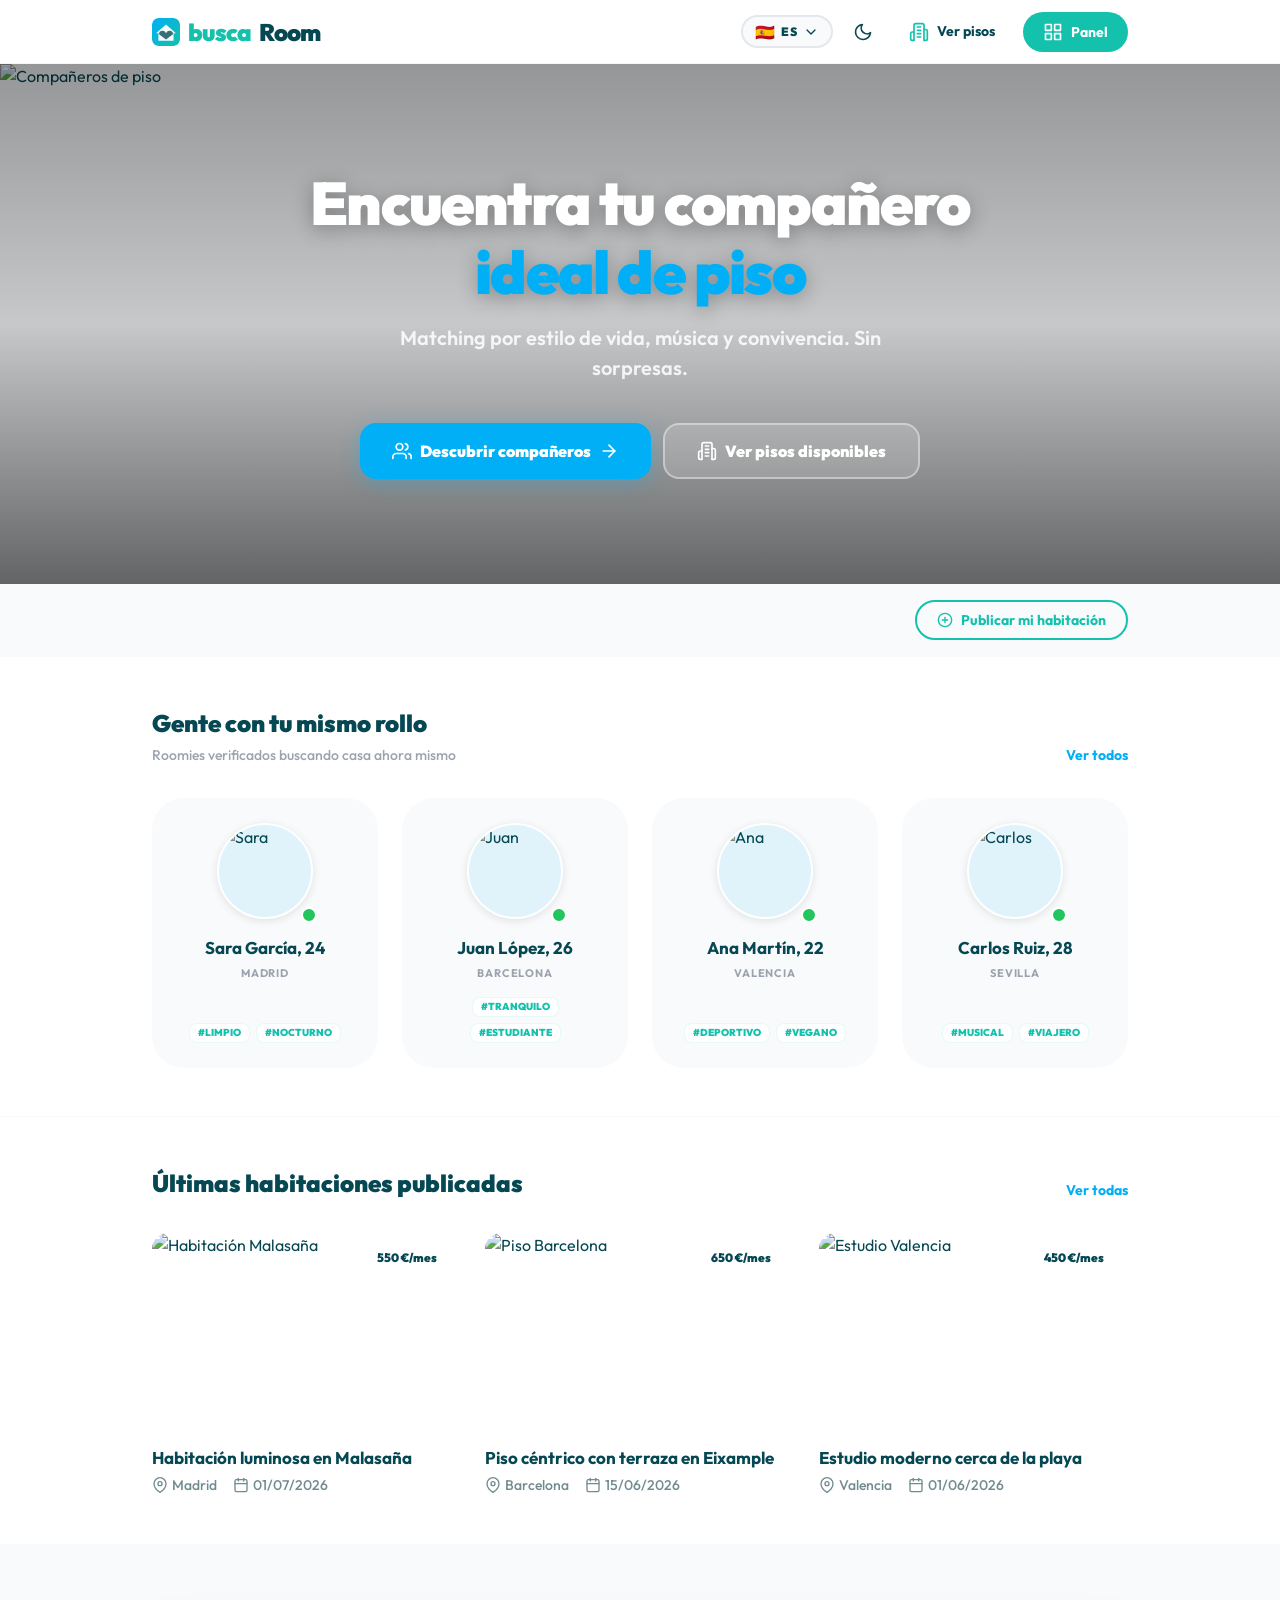
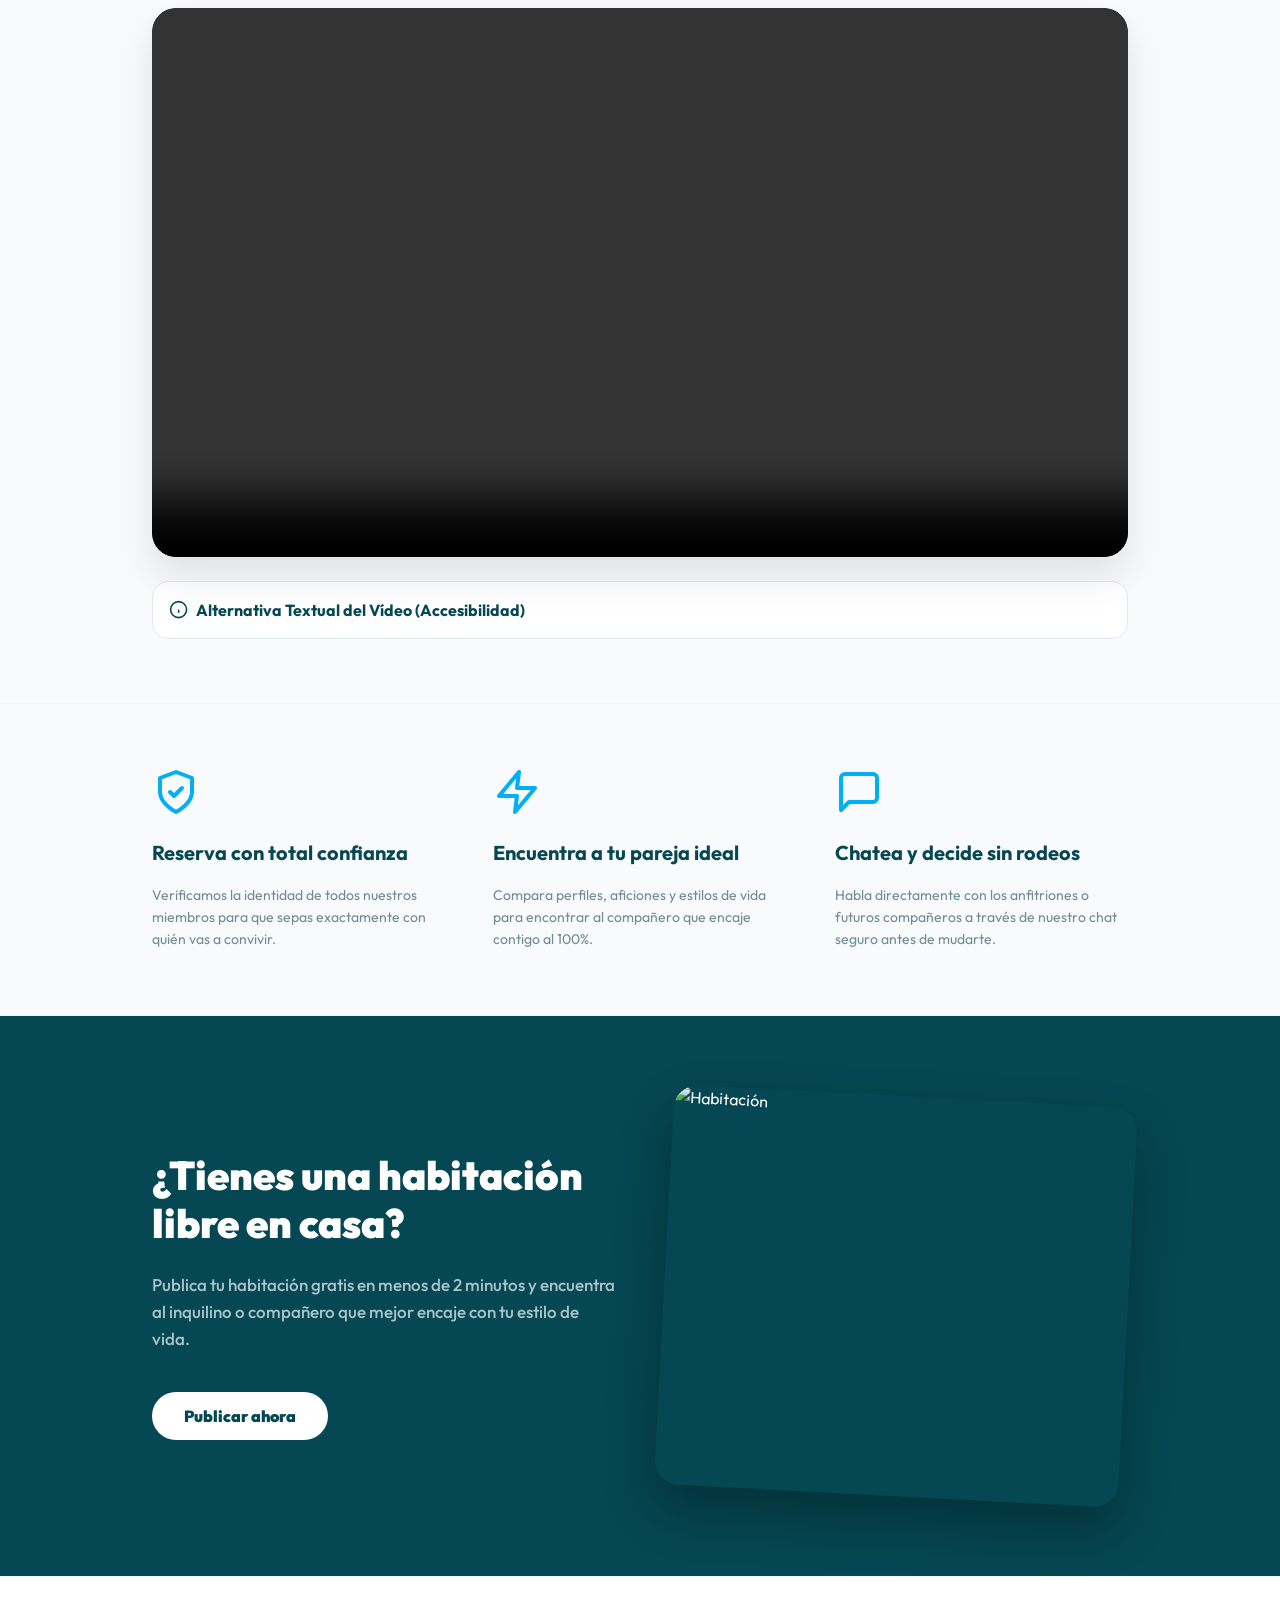
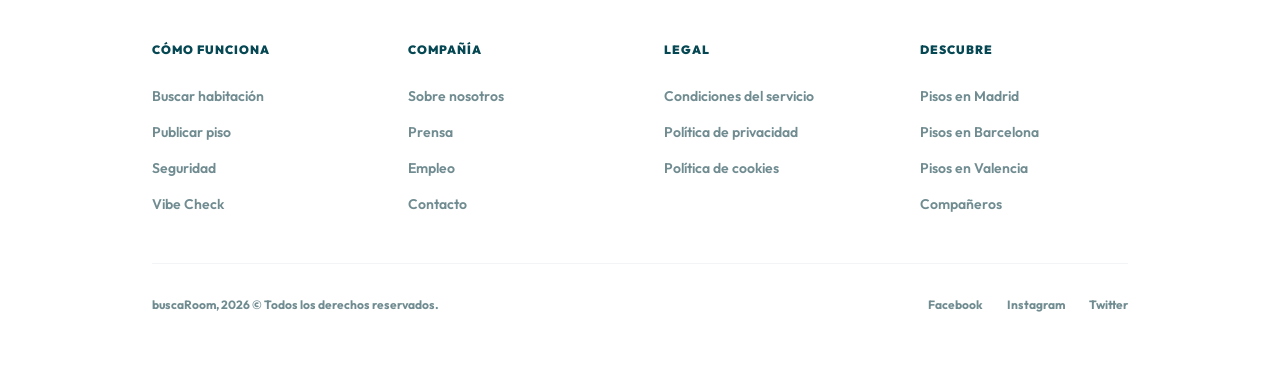
==== commit a1c89d8c: "Añadir Bootstrap (carousel y modal), tabla de estadísticas, track de subtítulos y vídeo comprimido C" ====
--- a/index.html
+++ b/index.html
@@ -299,6 +299,7 @@
       <div style="position: relative; padding-bottom: 56.25%; height: 0; overflow: hidden; max-width: 100%; border-radius: 1.5rem; box-shadow: 0 20px 40px rgba(0,0,0,0.1);">
         <video controls style="position: absolute; top: 0; left: 0; width: 100%; height: 100%; border-radius: inherit; background: #000;">
           <source src="images/VideoCarmenPagina.mp4" type="video/mp4">
+          <track kind="subtitles" src="images/subtitulos.vtt" srclang="es" label="Español" default>
           Tu navegador no soporta el formato de vídeo.
         </video>
       </div>
--- a/css/styles.css
+++ b/css/styles.css
@@ -6,42 +6,52 @@
 
 /* ─── Variables ─────────────────────────────────────────────── */
 :root {
-  --primary:   #00aff5;
+  --primary: #00aff5;
   --secondary: #13c1ac;
-  --accent:    #054752;
-  --muted:     #708c91;
-  --bg:        #f8fafc;
-  --card:      #ffffff;
-  --border:    #e2e8f0;
-  --gray-50:   #f9fafb;
-  --gray-100:  #f3f4f6;
-  --gray-200:  #e5e7eb;
-  --gray-300:  #d1d5db;
-  --gray-400:  #9ca3af;
-  --gray-500:  #6b7280;
-  --nav-bg:    #ffffff;
+  --accent: #054752;
+  --muted: #708c91;
+  --bg: #f8fafc;
+  --card: #ffffff;
+  --border: #e2e8f0;
+  --gray-50: #f9fafb;
+  --gray-100: #f3f4f6;
+  --gray-200: #e5e7eb;
+  --gray-300: #d1d5db;
+  --gray-400: #9ca3af;
+  --gray-500: #6b7280;
+  --nav-bg: #ffffff;
 }
 
 body.dark-theme {
-  --primary:   #00aff5;
+  --primary: #00aff5;
   --secondary: #13c1ac;
-  --accent:    #f8fafc;
-  --muted:     #9ca3af;
-  --bg:        #0f172a;
-  --card:      #1e293b;
-  --border:    #334155;
-  --gray-50:   #1e293b;
-  --gray-100:  #334155;
-  --gray-200:  #475569;
-  --gray-300:  #64748b;
-  --gray-400:  #9ca3af;
-  --gray-500:  #cbd5e1;
-  --nav-bg:    #0f172a;
+  --accent: #f8fafc;
+  --muted: #9ca3af;
+  --bg: #0f172a;
+  --card: #1e293b;
+  --border: #334155;
+  --gray-50: #1e293b;
+  --gray-100: #334155;
+  --gray-200: #475569;
+  --gray-300: #64748b;
+  --gray-400: #9ca3af;
+  --gray-500: #cbd5e1;
+  --nav-bg: #0f172a;
 }
 
 /* ─── Reset & Base ──────────────────────────────────────────── */
-*, *::before, *::after { box-sizing: border-box; margin: 0; padding: 0; }
-html { scroll-behavior: smooth; }
+*,
+*::before,
+*::after {
+  box-sizing: border-box;
+  margin: 0;
+  padding: 0;
+}
+
+html {
+  scroll-behavior: smooth;
+}
+
 body {
   font-family: 'Outfit', system-ui, -apple-system, sans-serif;
   background: var(--bg);
@@ -51,273 +61,819 @@
   transition: background-color 0.3s ease, color 0.3s ease;
   overflow-x: hidden;
 }
-a { text-decoration: none; color: inherit; transition: color 0.15s; }
-img { max-width: 100%; display: block; }
-ul { list-style: none; }
-input, textarea, select, button { font-family: inherit; }
+
+a {
+  text-decoration: none;
+  color: inherit;
+  transition: color 0.15s;
+}
+
+img {
+  max-width: 100%;
+  display: block;
+}
+
+ul {
+  list-style: none;
+}
+
+input,
+textarea,
+select,
+button {
+  font-family: inherit;
+}
 
 /* ─── Layout ────────────────────────────────────────────────── */
-.container { max-width: 1024px; margin: 0 auto; padding: 0 1.5rem; width: 100%; }
+.container {
+  max-width: 1024px;
+  margin: 0 auto;
+  padding: 0 1.5rem;
+  width: 100%;
+}
 
 /* ─── Logo ──────────────────────────────────────────────────── */
 .logo {
-  display: flex; align-items: center; gap: 0.5rem;
-  font-weight: 900; font-size: 1.5rem; letter-spacing: -0.03em; text-decoration: none;
-}
-.logo .busca { color: var(--secondary); }
-.logo .room  { color: var(--accent); }
-.logo-mark { width: 28px; height: 28px; border-radius: 6px; flex-shrink: 0; display: block; }
+  display: flex;
+  align-items: center;
+  gap: 0.5rem;
+  font-weight: 900;
+  font-size: 1.5rem;
+  letter-spacing: -0.03em;
+  text-decoration: none;
+}
+
+.logo .busca {
+  color: var(--secondary);
+}
+
+.logo .room {
+  color: var(--accent);
+}
+
+.logo-mark {
+  width: 28px;
+  height: 28px;
+  border-radius: 6px;
+  flex-shrink: 0;
+  display: block;
+}
 
 /* ─── SVG Icon base ─────────────────────────────────────────── */
 .icon {
-  width: 1.25rem; height: 1.25rem; flex-shrink: 0;
-  fill: none; stroke: currentColor; stroke-width: 2;
-  stroke-linecap: round; stroke-linejoin: round;
-}
-.icon-sm { width: 1rem; height: 1rem; }
-.icon-lg { width: 1.5rem; height: 1.5rem; }
-.icon-xl { width: 3rem; height: 3rem; stroke-width: 1.75; }
+  width: 1.25rem;
+  height: 1.25rem;
+  flex-shrink: 0;
+  fill: none;
+  stroke: currentColor;
+  stroke-width: 2;
+  stroke-linecap: round;
+  stroke-linejoin: round;
+}
+
+.icon-sm {
+  width: 1rem;
+  height: 1rem;
+}
+
+.icon-lg {
+  width: 1.5rem;
+  height: 1.5rem;
+}
+
+.icon-xl {
+  width: 3rem;
+  height: 3rem;
+  stroke-width: 1.75;
+}
 
 /* ─── Buttons ───────────────────────────────────────────────── */
 .btn {
-  display: inline-flex; align-items: center; justify-content: center;
-  gap: 0.5rem; padding: 0.625rem 1.25rem; border-radius: 9999px;
-  font-weight: 700; font-size: 0.875rem; cursor: pointer;
-  text-decoration: none; border: none; transition: all 0.15s ease;
-  line-height: 1; white-space: nowrap;
-}
-.btn:active { transform: scale(0.95); }
-.btn-teal { background: var(--secondary); color: white; }
-.btn-teal:hover { background: #11aa98; }
-.btn-cyan { background: var(--primary); color: white; box-shadow: 0 4px 20px rgba(0,175,245,0.3); }
-.btn-cyan:hover { background: #008cc4; }
+  display: inline-flex;
+  align-items: center;
+  justify-content: center;
+  gap: 0.5rem;
+  padding: 0.625rem 1.25rem;
+  border-radius: 9999px;
+  font-weight: 700;
+  font-size: 0.875rem;
+  cursor: pointer;
+  text-decoration: none;
+  border: none;
+  transition: all 0.15s ease;
+  line-height: 1;
+  white-space: nowrap;
+}
+
+.btn:active {
+  transform: scale(0.95);
+}
+
+.btn-teal {
+  background: var(--secondary);
+  color: white;
+}
+
+.btn-teal:hover {
+  background: #11aa98;
+}
+
+.btn-cyan {
+  background: var(--primary);
+  color: white;
+  box-shadow: 0 4px 20px rgba(0, 175, 245, 0.3);
+}
+
+.btn-cyan:hover {
+  background: #008cc4;
+}
+
 .btn-glass {
-  background: rgba(255,255,255,0.15); backdrop-filter: blur(8px);
-  border: 2px solid rgba(255,255,255,0.4); color: white;
-}
-.btn-glass:hover { background: rgba(255,255,255,0.25); }
-.btn-outline-teal { background: transparent; border: 2px solid var(--secondary); color: var(--secondary); }
-.btn-outline-teal:hover { background: var(--secondary); color: white; }
-.btn-dark { background: var(--accent); color: white; }
-.btn-dark:hover { background: #033b45; }
-.btn-white-bg { background: var(--card); color: var(--accent); }
-.btn-white-bg:hover { background: #f9fafb; }
-.btn-xl { padding: 1rem 2rem; font-size: 1rem; border-radius: 1rem; font-weight: 900; }
-.btn-lg { padding: 0.75rem 1.75rem; font-size: 0.9375rem; }
-.btn-sm { padding: 0.4rem 1rem; font-size: 0.75rem; }
+  background: rgba(255, 255, 255, 0.15);
+  backdrop-filter: blur(8px);
+  border: 2px solid rgba(255, 255, 255, 0.4);
+  color: white;
+}
+
+.btn-glass:hover {
+  background: rgba(255, 255, 255, 0.25);
+}
+
+.btn-outline-teal {
+  background: transparent;
+  border: 2px solid var(--secondary);
+  color: var(--secondary);
+}
+
+.btn-outline-teal:hover {
+  background: var(--secondary);
+  color: white;
+}
+
+.btn-dark {
+  background: var(--accent);
+  color: white;
+}
+
+.btn-dark:hover {
+  background: #033b45;
+}
+
+.btn-white-bg {
+  background: var(--card);
+  color: var(--accent);
+}
+
+.btn-white-bg:hover {
+  background: #f9fafb;
+}
+
+.btn-xl {
+  padding: 1rem 2rem;
+  font-size: 1rem;
+  border-radius: 1rem;
+  font-weight: 900;
+}
+
+.btn-lg {
+  padding: 0.75rem 1.75rem;
+  font-size: 0.9375rem;
+}
+
+.btn-sm {
+  padding: 0.4rem 1rem;
+  font-size: 0.75rem;
+}
 
 /* ─── Navbar ────────────────────────────────────────────────── */
 .navbar {
-  position: fixed; top: 0; left: 0; right: 0; z-index: 100;
+  position: fixed;
+  top: 0;
+  left: 0;
+  right: 0;
+  z-index: 100;
   background: var(--nav-bg);
   height: calc(4rem + env(safe-area-inset-top, 0px));
   padding-top: env(safe-area-inset-top, 0px);
-  display: flex; align-items: center;
+  display: flex;
+  align-items: center;
   border-bottom: 1px solid var(--gray-100);
   transition: background-color 0.3s ease;
 }
+
 .navbar-inner {
-  max-width: 1024px; margin: 0 auto; padding: 0 1.5rem;
-  width: 100%; display: flex; align-items: center; justify-content: space-between;
-}
-.nav-links { display: flex; align-items: center; gap: 0.75rem; }
+  max-width: 1024px;
+  margin: 0 auto;
+  padding: 0 1.5rem;
+  width: 100%;
+  display: flex;
+  align-items: center;
+  justify-content: space-between;
+}
+
+.nav-links {
+  display: flex;
+  align-items: center;
+  gap: 0.75rem;
+}
+
 .nav-text-link {
-  display: flex; align-items: center; gap: 0.5rem; padding: 0.5rem 1rem;
-  font-weight: 700; font-size: 0.875rem; color: var(--accent);
-  border-radius: 9999px; transition: background 0.15s;
-}
-.nav-text-link:hover { background: var(--gray-50); }
-.nav-text-link .icon { color: var(--secondary); }
+  display: flex;
+  align-items: center;
+  gap: 0.5rem;
+  padding: 0.5rem 1rem;
+  font-weight: 700;
+  font-size: 0.875rem;
+  color: var(--accent);
+  border-radius: 9999px;
+  transition: background 0.15s;
+}
+
+.nav-text-link:hover {
+  background: var(--gray-50);
+}
+
+.nav-text-link .icon {
+  color: var(--secondary);
+}
+
 .nav-icon-btn {
-  background: transparent; border: none; cursor: pointer; color: var(--accent);
-  display: flex; align-items: center; justify-content: center;
-  padding: 0.5rem; border-radius: 9999px; transition: background 0.15s;
-}
-.nav-icon-btn:hover { background: var(--gray-50); }
+  background: transparent;
+  border: none;
+  cursor: pointer;
+  color: var(--accent);
+  display: flex;
+  align-items: center;
+  justify-content: center;
+  padding: 0.5rem;
+  border-radius: 9999px;
+  transition: background 0.15s;
+}
+
+.nav-icon-btn:hover {
+  background: var(--gray-50);
+}
 
 /* ─── Hero ──────────────────────────────────────────────────── */
 .hero {
-  position: relative; height: 520px;
-  display: flex; align-items: center; justify-content: center;
-  margin-top: calc(4rem + env(safe-area-inset-top, 0px)); overflow: hidden;
-}
-.hero-bg { position: absolute; inset: 0; z-index: 0; }
-.hero-bg img { width: 100%; height: 100%; object-fit: cover; }
+  position: relative;
+  height: 520px;
+  display: flex;
+  align-items: center;
+  justify-content: center;
+  margin-top: calc(4rem + env(safe-area-inset-top, 0px));
+  overflow: hidden;
+}
+
+.hero-bg {
+  position: absolute;
+  inset: 0;
+  z-index: 0;
+}
+
+.hero-bg img {
+  width: 100%;
+  height: 100%;
+  object-fit: cover;
+}
+
 .hero-overlay {
-  position: absolute; inset: 0;
-  background: linear-gradient(to bottom, rgba(0,0,0,0.4), rgba(0,0,0,0.2), rgba(0,0,0,0.6));
-}
+  position: absolute;
+  inset: 0;
+  background: linear-gradient(to bottom, rgba(0, 0, 0, 0.4), rgba(0, 0, 0, 0.2), rgba(0, 0, 0, 0.6));
+}
+
 .hero-content {
-  position: relative; z-index: 10; text-align: center;
-  max-width: 1024px; padding: 0 1.5rem; width: 100%;
+  position: relative;
+  z-index: 10;
+  text-align: center;
+  max-width: 1024px;
+  padding: 0 1.5rem;
+  width: 100%;
   animation: fadeInUp 0.6s ease both;
 }
+
 .hero-title {
-  font-size: clamp(2rem, 5vw, 3.75rem); font-weight: 900; color: white;
-  text-shadow: 0 4px 20px rgba(0,0,0,0.3); margin-bottom: 1rem;
-  letter-spacing: -0.03em; line-height: 1.15;
-}
-.hero-title .accent { color: var(--primary); }
+  font-size: clamp(2rem, 5vw, 3.75rem);
+  font-weight: 900;
+  color: white;
+  text-shadow: 0 4px 20px rgba(0, 0, 0, 0.3);
+  margin-bottom: 1rem;
+  letter-spacing: -0.03em;
+  line-height: 1.15;
+}
+
+.hero-title .accent {
+  color: var(--primary);
+}
+
 .hero-subtitle {
-  color: rgba(255,255,255,0.85); font-weight: 600;
-  font-size: clamp(1rem, 2vw, 1.25rem); margin-bottom: 2.5rem;
-  max-width: 36rem; margin-left: auto; margin-right: auto;
-}
-.hero-actions { display: flex; gap: 0.75rem; justify-content: center; flex-wrap: wrap; }
+  color: rgba(255, 255, 255, 0.85);
+  font-weight: 600;
+  font-size: clamp(1rem, 2vw, 1.25rem);
+  margin-bottom: 2.5rem;
+  max-width: 36rem;
+  margin-left: auto;
+  margin-right: auto;
+}
+
+.hero-actions {
+  display: flex;
+  gap: 0.75rem;
+  justify-content: center;
+  flex-wrap: wrap;
+}
 
 /* ─── Section header ────────────────────────────────────────── */
 .section-header {
-  display: flex; justify-content: space-between;
-  align-items: flex-end; margin-bottom: 2rem;
-}
-.section-header h2 { font-size: 1.5rem; font-weight: 900; color: var(--accent); }
-.section-header p { font-size: 0.875rem; font-weight: 500; color: var(--gray-400); margin-top: 0.25rem; }
-.section-link { font-weight: 700; font-size: 0.875rem; color: var(--primary); }
-.section-link:hover { text-decoration: underline; }
+  display: flex;
+  justify-content: space-between;
+  align-items: flex-end;
+  margin-bottom: 2rem;
+}
+
+.section-header h2 {
+  font-size: 1.5rem;
+  font-weight: 900;
+  color: var(--accent);
+}
+
+.section-header p {
+  font-size: 0.875rem;
+  font-weight: 500;
+  color: var(--gray-400);
+  margin-top: 0.25rem;
+}
+
+.section-link {
+  font-weight: 700;
+  font-size: 0.875rem;
+  color: var(--primary);
+}
+
+.section-link:hover {
+  text-decoration: underline;
+}
 
 /* ─── Profiles Section ──────────────────────────────────────── */
-.profiles-section { padding: 3rem 0; background: var(--card); border-top: 1px solid var(--gray-50); }
-.profiles-grid { display: grid; grid-template-columns: repeat(4, 1fr); gap: 1.5rem; }
+.profiles-section {
+  padding: 3rem 0;
+  background: var(--card);
+  border-top: 1px solid var(--gray-50);
+}
+
+.profiles-grid {
+  display: grid;
+  grid-template-columns: repeat(4, 1fr);
+  gap: 1.5rem;
+}
+
 .profile-card {
-  display: flex; flex-direction: column; align-items: center;
-  background: var(--gray-50); padding: 1.5rem; border-radius: 2rem;
-  border: 1px solid transparent; transition: all 0.2s ease; text-decoration: none; color: inherit;
-}
+  display: flex;
+  flex-direction: column;
+  align-items: center;
+  background: var(--gray-50);
+  padding: 1.5rem;
+  border-radius: 2rem;
+  border: 1px solid transparent;
+  transition: all 0.2s ease;
+  text-decoration: none;
+  color: inherit;
+}
+
 .profile-card:hover {
-  background: var(--card); box-shadow: 0 20px 40px rgba(0,0,0,0.08);
-  transform: scale(1.02); border-color: var(--gray-100);
-}
-.profile-avatar-wrapper { position: relative; width: 6rem; height: 6rem; margin-bottom: 1rem; }
+  background: var(--card);
+  box-shadow: 0 20px 40px rgba(0, 0, 0, 0.08);
+  transform: scale(1.02);
+  border-color: var(--gray-100);
+}
+
+.profile-avatar-wrapper {
+  position: relative;
+  width: 6rem;
+  height: 6rem;
+  margin-bottom: 1rem;
+}
+
 .profile-avatar-bg {
-  position: absolute; inset: 0; background: rgba(0,175,245,0.1);
-  border-radius: 9999px; transition: transform 0.2s;
-}
-.profile-card:hover .profile-avatar-bg { transform: scale(1.1); }
+  position: absolute;
+  inset: 0;
+  background: rgba(0, 175, 245, 0.1);
+  border-radius: 9999px;
+  transition: transform 0.2s;
+}
+
+.profile-card:hover .profile-avatar-bg {
+  transform: scale(1.1);
+}
+
 .profile-avatar {
-  width: 100%; height: 100%; object-fit: cover; border-radius: 9999px;
-  border: 2px solid white; box-shadow: 0 2px 8px rgba(0,0,0,0.1); position: relative; z-index: 1;
-}
+  width: 100%;
+  height: 100%;
+  object-fit: cover;
+  border-radius: 9999px;
+  border: 2px solid white;
+  box-shadow: 0 2px 8px rgba(0, 0, 0, 0.1);
+  position: relative;
+  z-index: 1;
+}
+
 .profile-online-dot {
-  position: absolute; bottom: -4px; right: -4px; width: 1rem; height: 1rem;
-  background: #22c55e; border-radius: 9999px; border: 2px solid white; z-index: 2;
-}
-.profile-name { font-weight: 700; font-size: 1.0625rem; color: var(--accent); text-align: center; }
+  position: absolute;
+  bottom: -4px;
+  right: -4px;
+  width: 1rem;
+  height: 1rem;
+  background: #22c55e;
+  border-radius: 9999px;
+  border: 2px solid white;
+  z-index: 2;
+}
+
+.profile-name {
+  font-weight: 700;
+  font-size: 1.0625rem;
+  color: var(--accent);
+  text-align: center;
+}
+
 .profile-city {
-  font-size: 0.6875rem; font-weight: 700; color: var(--gray-400);
-  text-transform: uppercase; letter-spacing: 0.08em; margin-top: 0.25rem; margin-bottom: 1rem;
-}
-.profile-tags { display: flex; flex-wrap: wrap; justify-content: center; gap: 0.375rem; margin-top: auto; }
+  font-size: 0.6875rem;
+  font-weight: 700;
+  color: var(--gray-400);
+  text-transform: uppercase;
+  letter-spacing: 0.08em;
+  margin-top: 0.25rem;
+  margin-bottom: 1rem;
+}
+
+.profile-tags {
+  display: flex;
+  flex-wrap: wrap;
+  justify-content: center;
+  gap: 0.375rem;
+  margin-top: auto;
+}
+
 .profile-tag {
-  font-size: 0.625rem; padding: 0.25rem 0.5rem; background: var(--card); border-radius: 0.5rem;
-  color: var(--secondary); font-weight: 900; border: 1px solid rgba(19,193,172,0.1); line-height: 1;
+  font-size: 0.625rem;
+  padding: 0.25rem 0.5rem;
+  background: var(--card);
+  border-radius: 0.5rem;
+  color: var(--secondary);
+  font-weight: 900;
+  border: 1px solid rgba(19, 193, 172, 0.1);
+  line-height: 1;
 }
 
 /* ─── Rooms Section ─────────────────────────────────────────── */
-.rooms-section { padding: 3rem 0; background: var(--card); border-top: 1px solid var(--gray-50); }
-.rooms-grid { display: grid; grid-template-columns: repeat(3, 1fr); gap: 1.5rem; }
-.room-card { text-decoration: none; color: inherit; display: block; }
-.room-image { position: relative; border-radius: 1rem; overflow: hidden; height: 200px; margin-bottom: 0.75rem; }
-.room-image img { width: 100%; height: 100%; object-fit: cover; transition: transform 0.5s ease; }
-.room-card:hover .room-image img { transform: scale(1.05); }
+.rooms-section {
+  padding: 3rem 0;
+  background: var(--card);
+  border-top: 1px solid var(--gray-50);
+}
+
+.rooms-grid {
+  display: grid;
+  grid-template-columns: repeat(3, 1fr);
+  gap: 1.5rem;
+}
+
+.room-card {
+  text-decoration: none;
+  color: inherit;
+  display: block;
+}
+
+.room-image {
+  position: relative;
+  border-radius: 1rem;
+  overflow: hidden;
+  height: 200px;
+  margin-bottom: 0.75rem;
+}
+
+.room-image img {
+  width: 100%;
+  height: 100%;
+  object-fit: cover;
+  transition: transform 0.5s ease;
+}
+
+.room-card:hover .room-image img {
+  transform: scale(1.05);
+}
+
 .room-price-badge {
-  position: absolute; top: 0.75rem; right: 0.75rem;
-  background: rgba(255,255,255,0.9); backdrop-filter: blur(4px);
-  padding: 0.25rem 0.75rem; border-radius: 9999px;
-  font-size: 0.75rem; font-weight: 900; color: var(--accent);
-}
-.room-title { font-weight: 700; font-size: 1.0625rem; color: var(--accent); transition: color 0.15s; }
-.room-card:hover .room-title { color: var(--primary); }
-.room-meta { display: flex; align-items: center; gap: 1rem; margin-top: 0.25rem; }
-.room-meta-item { display: flex; align-items: center; gap: 0.25rem; font-size: 0.875rem; font-weight: 500; color: var(--muted); }
+  position: absolute;
+  top: 0.75rem;
+  right: 0.75rem;
+  background: rgba(255, 255, 255, 0.9);
+  backdrop-filter: blur(4px);
+  padding: 0.25rem 0.75rem;
+  border-radius: 9999px;
+  font-size: 0.75rem;
+  font-weight: 900;
+  color: var(--accent);
+}
+
+.room-title {
+  font-weight: 700;
+  font-size: 1.0625rem;
+  color: var(--accent);
+  transition: color 0.15s;
+}
+
+.room-card:hover .room-title {
+  color: var(--primary);
+}
+
+.room-meta {
+  display: flex;
+  align-items: center;
+  gap: 1rem;
+  margin-top: 0.25rem;
+}
+
+.room-meta-item {
+  display: flex;
+  align-items: center;
+  gap: 0.25rem;
+  font-size: 0.875rem;
+  font-weight: 500;
+  color: var(--muted);
+}
 
 /* ─── Features Grid ─────────────────────────────────────────── */
 .features-section {
-  padding: 4rem 0; background: var(--gray-50);
-  border-top: 1px solid var(--gray-100); border-bottom: 1px solid var(--gray-100);
-}
-.features-grid { display: grid; grid-template-columns: repeat(3, 1fr); gap: 3rem; }
-.feature-item { display: flex; flex-direction: column; align-items: flex-start; gap: 1rem; }
+  padding: 4rem 0;
+  background: var(--gray-50);
+  border-top: 1px solid var(--gray-100);
+  border-bottom: 1px solid var(--gray-100);
+}
+
+.features-grid {
+  display: grid;
+  grid-template-columns: repeat(3, 1fr);
+  gap: 3rem;
+}
+
+.feature-item {
+  display: flex;
+  flex-direction: column;
+  align-items: flex-start;
+  gap: 1rem;
+}
+
 .feature-icon svg {
-  width: 3rem; height: 3rem; stroke: var(--primary);
-  fill: none; stroke-width: 2; stroke-linecap: round; stroke-linejoin: round;
-}
-.feature-title { font-size: 1.25rem; font-weight: 700; color: var(--accent); }
-.feature-desc { font-size: 0.875rem; color: var(--muted); line-height: 1.6; }
+  width: 3rem;
+  height: 3rem;
+  stroke: var(--primary);
+  fill: none;
+  stroke-width: 2;
+  stroke-linecap: round;
+  stroke-linejoin: round;
+}
+
+.feature-title {
+  font-size: 1.25rem;
+  font-weight: 700;
+  color: var(--accent);
+}
+
+.feature-desc {
+  font-size: 0.875rem;
+  color: var(--muted);
+  line-height: 1.6;
+}
 
 /* ─── CTA Banner ────────────────────────────────────────────── */
-.cta-section { padding: 5rem 0; background: var(--accent); color: white; overflow: hidden; }
-.cta-grid { display: grid; grid-template-columns: 1fr 1fr; align-items: center; gap: 3rem; }
-.cta-title { font-size: clamp(1.75rem, 4vw, 2.5rem); font-weight: 900; line-height: 1.2; margin-bottom: 1.5rem; }
-.cta-desc { color: #abc4c9; font-size: 1.0625rem; font-weight: 500; line-height: 1.6; margin-bottom: 2.5rem; }
+.cta-section {
+  padding: 5rem 0;
+  background: var(--accent);
+  color: white;
+  overflow: hidden;
+}
+
+.cta-grid {
+  display: grid;
+  grid-template-columns: 1fr 1fr;
+  align-items: center;
+  gap: 3rem;
+}
+
+.cta-title {
+  font-size: clamp(1.75rem, 4vw, 2.5rem);
+  font-weight: 900;
+  line-height: 1.2;
+  margin-bottom: 1.5rem;
+}
+
+.cta-desc {
+  color: #abc4c9;
+  font-size: 1.0625rem;
+  font-weight: 500;
+  line-height: 1.6;
+  margin-bottom: 2.5rem;
+}
+
 .cta-image {
-  border-radius: 1.5rem; overflow: hidden;
-  transform: rotate(3deg); box-shadow: 0 25px 50px rgba(0,0,0,0.3); height: 400px;
-}
-.cta-image img { width: 100%; height: 100%; object-fit: cover; }
+  border-radius: 1.5rem;
+  overflow: hidden;
+  transform: rotate(3deg);
+  box-shadow: 0 25px 50px rgba(0, 0, 0, 0.3);
+  height: 400px;
+}
+
+.cta-image img {
+  width: 100%;
+  height: 100%;
+  object-fit: cover;
+}
 
 /* ─── Footer ────────────────────────────────────────────────── */
-.footer { padding: 4rem 0; background: var(--card); border-top: 1px solid var(--gray-100); }
-.footer-grid { display: grid; grid-template-columns: repeat(4, 1fr); gap: 3rem; margin-bottom: 3rem; }
+.footer {
+  padding: 4rem 0;
+  background: var(--card);
+  border-top: 1px solid var(--gray-100);
+}
+
+.footer-grid {
+  display: grid;
+  grid-template-columns: repeat(4, 1fr);
+  gap: 3rem;
+  margin-bottom: 3rem;
+}
+
 .footer-col-title {
-  font-weight: 900; color: var(--accent); font-size: 0.75rem;
-  text-transform: uppercase; letter-spacing: 0.08em; margin-bottom: 1.5rem;
-}
-.footer-links { display: flex; flex-direction: column; gap: 0.75rem; }
-.footer-links a { font-size: 0.875rem; font-weight: 600; color: var(--muted); transition: color 0.15s; }
-.footer-links a:hover { color: var(--primary); }
+  font-weight: 900;
+  color: var(--accent);
+  font-size: 0.75rem;
+  text-transform: uppercase;
+  letter-spacing: 0.08em;
+  margin-bottom: 1.5rem;
+}
+
+.footer-links {
+  display: flex;
+  flex-direction: column;
+  gap: 0.75rem;
+}
+
+.footer-links a {
+  font-size: 0.875rem;
+  font-weight: 600;
+  color: var(--muted);
+  transition: color 0.15s;
+}
+
+.footer-links a:hover {
+  color: var(--primary);
+}
+
 .footer-bottom {
-  padding-top: 2rem; border-top: 1px solid var(--gray-100);
-  display: flex; justify-content: space-between; align-items: center; gap: 1rem;
-}
-.footer-copyright { font-size: 0.75rem; font-weight: 700; color: var(--muted); }
-.footer-socials { display: flex; gap: 1.5rem; }
-.footer-socials a { font-size: 0.75rem; font-weight: 700; color: var(--muted); }
-.footer-socials a:hover { color: var(--primary); }
+  padding-top: 2rem;
+  border-top: 1px solid var(--gray-100);
+  display: flex;
+  justify-content: space-between;
+  align-items: center;
+  gap: 1rem;
+}
+
+.footer-copyright {
+  font-size: 0.75rem;
+  font-weight: 700;
+  color: var(--muted);
+}
+
+.footer-socials {
+  display: flex;
+  gap: 1.5rem;
+}
+
+.footer-socials a {
+  font-size: 0.75rem;
+  font-weight: 700;
+  color: var(--muted);
+}
+
+.footer-socials a:hover {
+  color: var(--primary);
+}
 
 /* ─── Animaciones ───────────────────────────────────────────── */
 @keyframes fadeInUp {
-  from { opacity: 0; transform: translateY(30px); }
-  to   { opacity: 1; transform: translateY(0); }
-}
+  from {
+    opacity: 0;
+    transform: translateY(30px);
+  }
+
+  to {
+    opacity: 1;
+    transform: translateY(0);
+  }
+}
+
 @keyframes float {
-  0%, 100% { transform: translateY(0); opacity: 0.2; }
-  50%       { transform: translateY(-15px); opacity: 0.6; }
+
+  0%,
+  100% {
+    transform: translateY(0);
+    opacity: 0.2;
+  }
+
+  50% {
+    transform: translateY(-15px);
+    opacity: 0.6;
+  }
 }
 
 /* ─── Utilidades ────────────────────────────────────────────── */
 .text-gradient {
   background: linear-gradient(135deg, #00aff5, #13c1ac);
-  -webkit-background-clip: text; -webkit-text-fill-color: transparent; background-clip: text;
+  -webkit-background-clip: text;
+  -webkit-text-fill-color: transparent;
+  background-clip: text;
 }
 
 /* ─── Responsive ────────────────────────────────────────────── */
 /* ─── Responsive ────────────────────────────────────────────── */
 @media (max-width: 768px) {
+
   /* Layout general */
-  body { padding-bottom: calc(4.5rem + env(safe-area-inset-bottom, 0px)); overflow-x: hidden; }
-  .container { padding: 0 1.25rem; }
-  .section-header { flex-direction: column; align-items: flex-start; gap: 0.5rem; }
-  
+  body {
+    padding-bottom: calc(4.5rem + env(safe-area-inset-bottom, 0px));
+    overflow-x: hidden;
+  }
+
+  .container {
+    padding: 0 1.25rem;
+  }
+
+  .section-header {
+    flex-direction: column;
+    align-items: flex-start;
+    gap: 0.5rem;
+  }
+
   /* Grids */
-  .profiles-grid { grid-template-columns: repeat(2, 1fr); gap: 1rem; }
-  .rooms-grid { grid-template-columns: 1fr; gap: 1.5rem; }
-  .features-grid { grid-template-columns: 1fr; gap: 2rem; }
-  .cta-grid { grid-template-columns: 1fr; gap: 2rem; }
-  .footer-grid { grid-template-columns: repeat(2, 1fr); gap: 2rem; }
-  .form-grid { grid-template-columns: 1fr; }
-  
+  .profiles-grid {
+    grid-template-columns: repeat(2, 1fr);
+    gap: 1rem;
+  }
+
+  .rooms-grid {
+    grid-template-columns: 1fr;
+    gap: 1.5rem;
+  }
+
+  .features-grid {
+    grid-template-columns: 1fr;
+    gap: 2rem;
+  }
+
+  .cta-grid {
+    grid-template-columns: 1fr;
+    gap: 2rem;
+  }
+
+  .footer-grid {
+    grid-template-columns: repeat(2, 1fr);
+    gap: 2rem;
+  }
+
+  .form-grid {
+    grid-template-columns: 1fr;
+  }
+
   /* Ocultar elementos */
-  .cta-image { display: none; }
-  .hide-mobile { display: none !important; }
-  .panel-sidebar { display: none !important; }
-  .panel-main { margin-left: 0; }
-  
+  .cta-image {
+    display: none;
+  }
+
+  .hide-mobile {
+    display: none !important;
+  }
+
+  .panel-sidebar {
+    display: none !important;
+  }
+
+  .panel-main {
+    margin-left: 0;
+  }
+
   /* Global Bottom Nav for Mobile */
-  .hide-desktop { display: flex !important; }
+  .hide-desktop {
+    display: flex !important;
+  }
+
   .mobile-bottom-nav {
     display: flex;
     position: fixed;
-    bottom: 0; left: 0; right: 0;
+    bottom: 0;
+    left: 0;
+    right: 0;
     background: var(--card);
     border-top: 1px solid var(--gray-100);
     z-index: 1000;
@@ -325,118 +881,310 @@
     align-items: center;
     padding: 0 0.5rem env(safe-area-inset-bottom, 0px);
     height: calc(4.5rem + env(safe-area-inset-bottom, 0px));
-    box-shadow: 0 -4px 20px rgba(0,0,0,0.05);
-  }
+    box-shadow: 0 -4px 20px rgba(0, 0, 0, 0.05);
+  }
+
   .bottom-nav-item {
-    display: flex; flex-direction: column; align-items: center; justify-content: center;
-    color: var(--gray-400); font-size: 0.625rem; font-weight: 700; text-decoration: none; gap: 0.25rem;
-    transition: color 0.15s; flex: 1; padding: 0.5rem 0;
-  }
-  .bottom-nav-item svg { width: 1.5rem; height: 1.5rem; stroke: currentColor; fill: none; stroke-width: 2; stroke-linecap: round; stroke-linejoin: round; }
-  .bottom-nav-item.active, .bottom-nav-item:hover { color: var(--primary); }
-  
+    display: flex;
+    flex-direction: column;
+    align-items: center;
+    justify-content: center;
+    color: var(--gray-400);
+    font-size: 0.625rem;
+    font-weight: 700;
+    text-decoration: none;
+    gap: 0.25rem;
+    transition: color 0.15s;
+    flex: 1;
+    padding: 0.5rem 0;
+  }
+
+  .bottom-nav-item svg {
+    width: 1.5rem;
+    height: 1.5rem;
+    stroke: currentColor;
+    fill: none;
+    stroke-width: 2;
+    stroke-linecap: round;
+    stroke-linejoin: round;
+  }
+
+  .bottom-nav-item.active,
+  .bottom-nav-item:hover {
+    color: var(--primary);
+  }
+
   /* Hero */
-  .hero { height: 460px; }
-  .hero-title { font-size: clamp(1.8rem, 5vw, 2.5rem); margin-bottom: 0.75rem; }
-  .hero-subtitle { font-size: 1rem; margin-bottom: 2rem; }
-  .hero-actions { 
-    flex-direction: column; 
-    align-items: stretch; 
-    gap: 1rem; 
-    width: 100%; 
-    max-width: 320px; 
-    margin: 0 auto; 
-  }
-  .hero-actions .btn { width: 100%; justify-content: center; }
-  
+  .hero {
+    height: 460px;
+  }
+
+  .hero-title {
+    font-size: clamp(1.8rem, 5vw, 2.5rem);
+    margin-bottom: 0.75rem;
+  }
+
+  .hero-subtitle {
+    font-size: 1rem;
+    margin-bottom: 2rem;
+  }
+
+  .hero-actions {
+    flex-direction: column;
+    align-items: stretch;
+    gap: 1rem;
+    width: 100%;
+    max-width: 320px;
+    margin: 0 auto;
+  }
+
+  .hero-actions .btn {
+    width: 100%;
+    justify-content: center;
+  }
+
   /* Secciones y espaciado */
-  .profiles-section, .rooms-section { padding: 2rem 0; }
-  .features-section { padding: 3rem 0; }
-  .cta-section { padding: 3.5rem 0; text-align: center; }
-  .cta-title { font-size: 2rem; }
-  .cta-desc { margin-bottom: 2rem; }
-  .footer { padding: 3rem 0; padding-bottom: calc(5rem + env(safe-area-inset-bottom, 0px)); }
-  
+  .profiles-section,
+  .rooms-section {
+    padding: 2rem 0;
+  }
+
+  .features-section {
+    padding: 3rem 0;
+  }
+
+  .cta-section {
+    padding: 3.5rem 0;
+    text-align: center;
+  }
+
+  .cta-title {
+    font-size: 2rem;
+  }
+
+  .cta-desc {
+    margin-bottom: 2rem;
+  }
+
+  .footer {
+    padding: 3rem 0;
+    padding-bottom: calc(5rem + env(safe-area-inset-bottom, 0px));
+  }
+
   /* Navbar */
-  .navbar-inner { padding: 0 1rem; }
-  .nav-links { gap: 0.5rem; }
+  .navbar-inner {
+    padding: 0 1rem;
+  }
+
+  .nav-links {
+    gap: 0.5rem;
+  }
 }
 
 /* Tablets medianos */
 @media (max-width: 600px) {
-  .profiles-grid { grid-template-columns: 1fr 1fr; }
-  .btn-xl { padding: 0.875rem 1.5rem; font-size: 0.9375rem; }
+  .profiles-grid {
+    grid-template-columns: 1fr 1fr;
+  }
+
+  .btn-xl {
+    padding: 0.875rem 1.5rem;
+    font-size: 0.9375rem;
+  }
 }
 
 /* Móvil pequeño — compactar navbar, ocultar labels de texto */
 @media (max-width: 500px) {
+
   /* Navbar ultra compacta */
-  .nav-text-link > span { display: none; }
-  .nav-text-link { padding: 0.5rem; }
-  .btn-teal .i18n-panel { display: none; }
-  .btn-teal { padding: 0.5rem; border-radius: 50%; width: 2.25rem; height: 2.25rem; }
-  .btn-teal .icon { margin: 0; }
-  
-  .logo { font-size: 1.25rem; gap: 0.375rem; }
-  .logo-mark { width: 24px; height: 24px; }
-  
+  .nav-text-link>span {
+    display: none;
+  }
+
+  .nav-text-link {
+    padding: 0.5rem;
+  }
+
+  .btn-teal .i18n-panel {
+    display: none;
+  }
+
+  .btn-teal {
+    padding: 0.5rem;
+    border-radius: 50%;
+    width: 2.25rem;
+    height: 2.25rem;
+  }
+
+  .btn-teal .icon {
+    margin: 0;
+  }
+
+  .logo {
+    font-size: 1.25rem;
+    gap: 0.375rem;
+  }
+
+  .logo-mark {
+    width: 24px;
+    height: 24px;
+  }
+
   /* Language dropdown */
-  .lang-code { display: none; }
-  .lang-dropdown-btn { padding: 0.375rem 0.5rem; gap: 0.25rem; }
-  .lang-chevron { display: none; }
+  .lang-code {
+    display: none;
+  }
+
+  .lang-dropdown-btn {
+    padding: 0.375rem 0.5rem;
+    gap: 0.25rem;
+  }
+
+  .lang-chevron {
+    display: none;
+  }
 }
 
 @media (max-width: 480px) {
-  .footer-grid { grid-template-columns: 1fr; gap: 1.5rem; }
-  .profiles-grid { grid-template-columns: 1fr; }
-  .hero { height: 420px; }
-  .hero-title { font-size: 1.6rem; }
-  .footer-bottom { flex-direction: column; text-align: center; gap: 1rem; }
-  .container { padding: 0 1rem; }
+  .footer-grid {
+    grid-template-columns: 1fr;
+    gap: 1.5rem;
+  }
+
+  .profiles-grid {
+    grid-template-columns: 1fr;
+  }
+
+  .hero {
+    height: 420px;
+  }
+
+  .hero-title {
+    font-size: 1.6rem;
+  }
+
+  .footer-bottom {
+    flex-direction: column;
+    text-align: center;
+    gap: 1rem;
+  }
+
+  .container {
+    padding: 0 1rem;
+  }
 }
 
 /* Hide desktop elements */
-.hide-desktop { display: none; }
+.hide-desktop {
+  display: none;
+}
 
 /* ─── Language Dropdown ─────────────────────────────────────── */
-.lang-dropdown { position: relative; }
+.lang-dropdown {
+  position: relative;
+}
 
 .lang-dropdown-btn {
-  display: flex; align-items: center; gap: 0.375rem;
-  padding: 0.4rem 0.75rem; border-radius: 9999px;
-  border: 2px solid var(--gray-200); background: var(--gray-50);
-  font-size: 0.8rem; font-weight: 700; color: var(--accent);
-  cursor: pointer; transition: all 0.15s; font-family: inherit;
-}
+  display: flex;
+  align-items: center;
+  gap: 0.375rem;
+  padding: 0.4rem 0.75rem;
+  border-radius: 9999px;
+  border: 2px solid var(--gray-200);
+  background: var(--gray-50);
+  font-size: 0.8rem;
+  font-weight: 700;
+  color: var(--accent);
+  cursor: pointer;
+  transition: all 0.15s;
+  font-family: inherit;
+}
+
 .lang-dropdown-btn:hover,
 .lang-dropdown.open .lang-dropdown-btn {
-  border-color: var(--secondary); background: var(--card);
-}
-.lang-flag  { font-size: 1rem; line-height: 1; }
-.lang-code  { font-size: 0.75rem; font-weight: 900; letter-spacing: 0.04em; }
-.lang-chevron { transition: transform 0.2s; flex-shrink: 0; }
-.lang-dropdown.open .lang-chevron { transform: rotate(180deg); }
+  border-color: var(--secondary);
+  background: var(--card);
+}
+
+.lang-flag {
+  font-size: 1rem;
+  line-height: 1;
+}
+
+.lang-code {
+  font-size: 0.75rem;
+  font-weight: 900;
+  letter-spacing: 0.04em;
+}
+
+.lang-chevron {
+  transition: transform 0.2s;
+  flex-shrink: 0;
+}
+
+.lang-dropdown.open .lang-chevron {
+  transform: rotate(180deg);
+}
 
 .lang-dropdown-menu {
-  position: absolute; top: calc(100% + 0.5rem); right: 0;
-  background: var(--card); border: 1px solid var(--gray-200);
-  border-radius: 0.875rem; padding: 0.375rem;
-  box-shadow: 0 8px 30px rgba(0,0,0,0.12);
-  min-width: 170px; z-index: 300;
-  opacity: 0; pointer-events: none; transform: translateY(-6px);
+  position: absolute;
+  top: calc(100% + 0.5rem);
+  right: 0;
+  background: var(--card);
+  border: 1px solid var(--gray-200);
+  border-radius: 0.875rem;
+  padding: 0.375rem;
+  box-shadow: 0 8px 30px rgba(0, 0, 0, 0.12);
+  min-width: 170px;
+  z-index: 300;
+  opacity: 0;
+  pointer-events: none;
+  transform: translateY(-6px);
   transition: opacity 0.15s, transform 0.15s;
 }
-.lang-dropdown-menu.open { opacity: 1; pointer-events: all; transform: translateY(0); }
+
+.lang-dropdown-menu.open {
+  opacity: 1;
+  pointer-events: all;
+  transform: translateY(0);
+}
 
 .lang-option {
-  display: flex; align-items: center; gap: 0.625rem;
-  width: 100%; padding: 0.5rem 0.75rem; border: none;
-  background: transparent; border-radius: 0.5rem;
-  font-size: 0.875rem; font-weight: 600; color: var(--accent);
-  cursor: pointer; transition: background 0.1s; font-family: inherit;
-}
-.lang-option:hover { background: var(--gray-50); }
-.lang-option.active { color: var(--secondary); }
-.lang-option .lang-name { flex: 1; text-align: left; }
-.lang-option .lang-check { color: var(--secondary); flex-shrink: 0; }
-.lang-check-placeholder { width: 1.25rem; flex-shrink: 0; }
+  display: flex;
+  align-items: center;
+  gap: 0.625rem;
+  width: 100%;
+  padding: 0.5rem 0.75rem;
+  border: none;
+  background: transparent;
+  border-radius: 0.5rem;
+  font-size: 0.875rem;
+  font-weight: 600;
+  color: var(--accent);
+  cursor: pointer;
+  transition: background 0.1s;
+  font-family: inherit;
+}
+
+.lang-option:hover {
+  background: var(--gray-50);
+}
+
+.lang-option.active {
+  color: var(--secondary);
+}
+
+.lang-option .lang-name {
+  flex: 1;
+  text-align: left;
+}
+
+.lang-option .lang-check {
+  color: var(--secondary);
+  flex-shrink: 0;
+}
+
+.lang-check-placeholder {
+  width: 1.25rem;
+  flex-shrink: 0;
+}
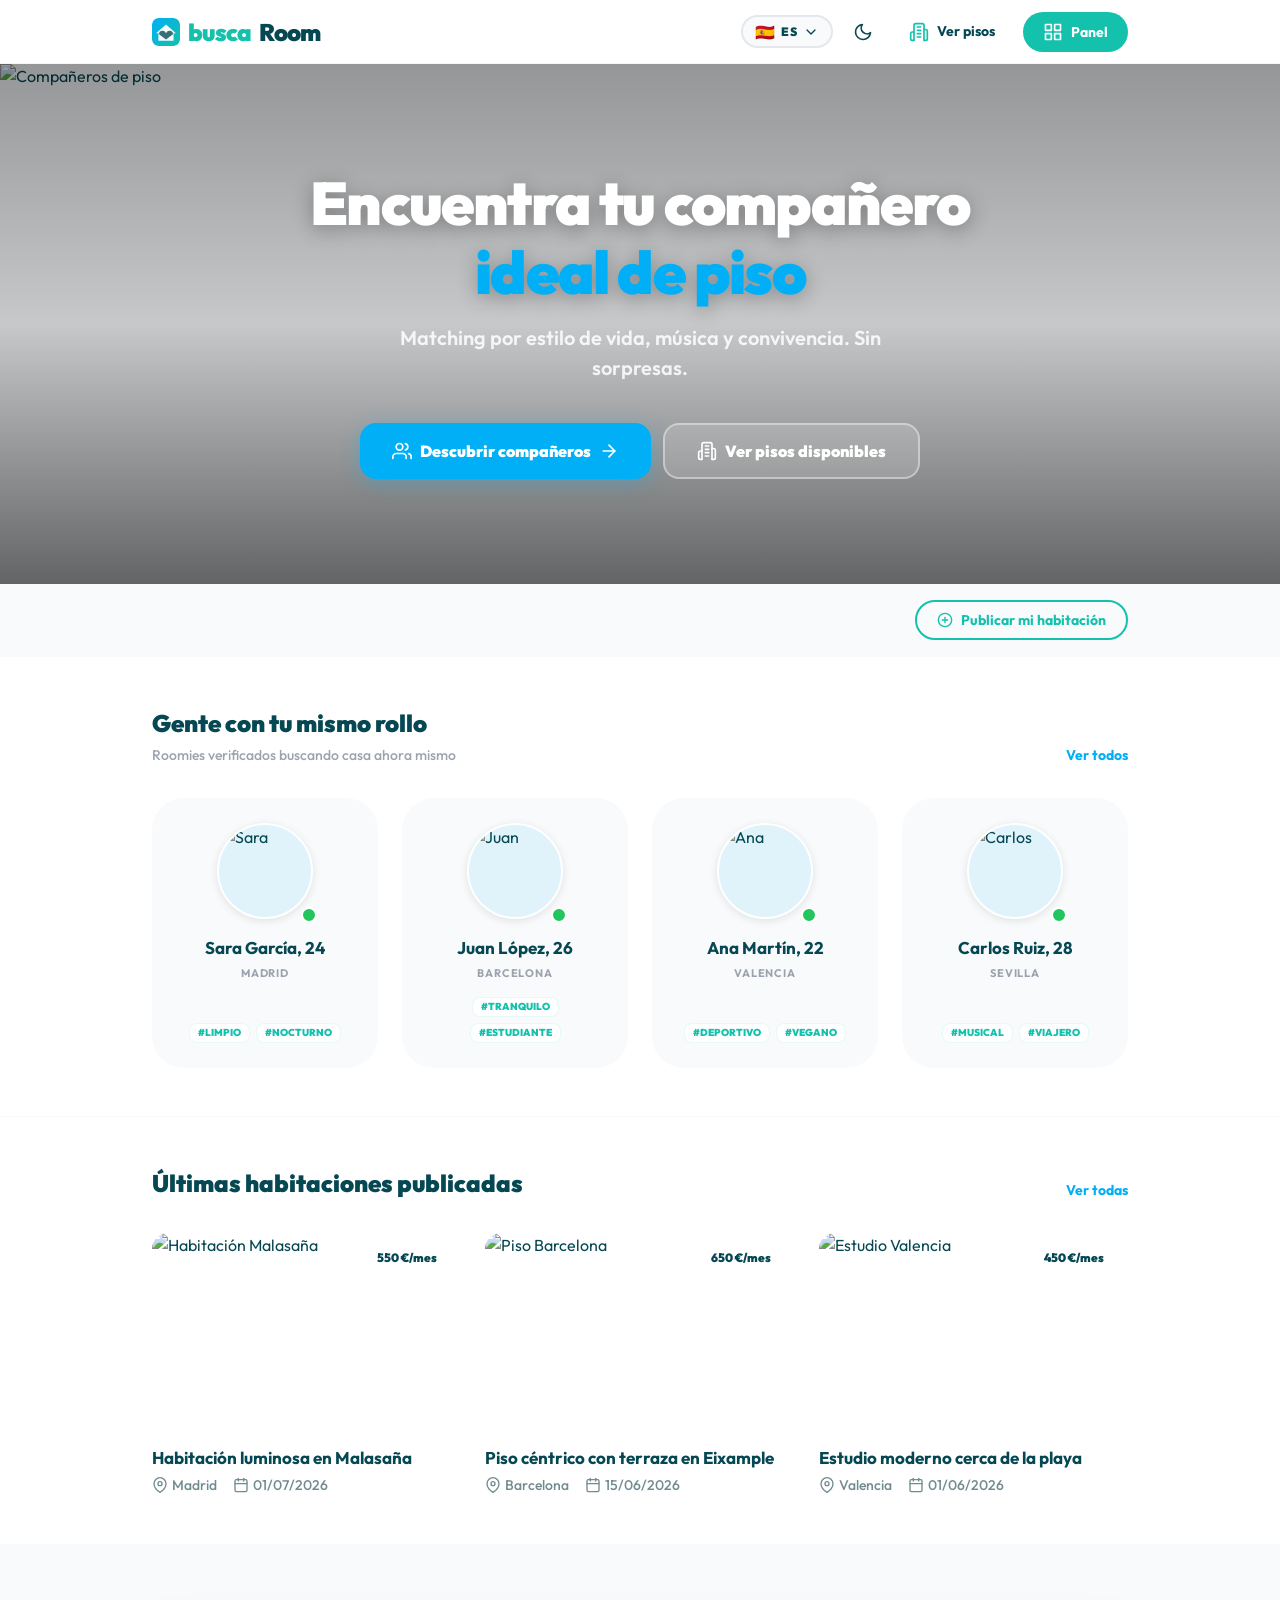
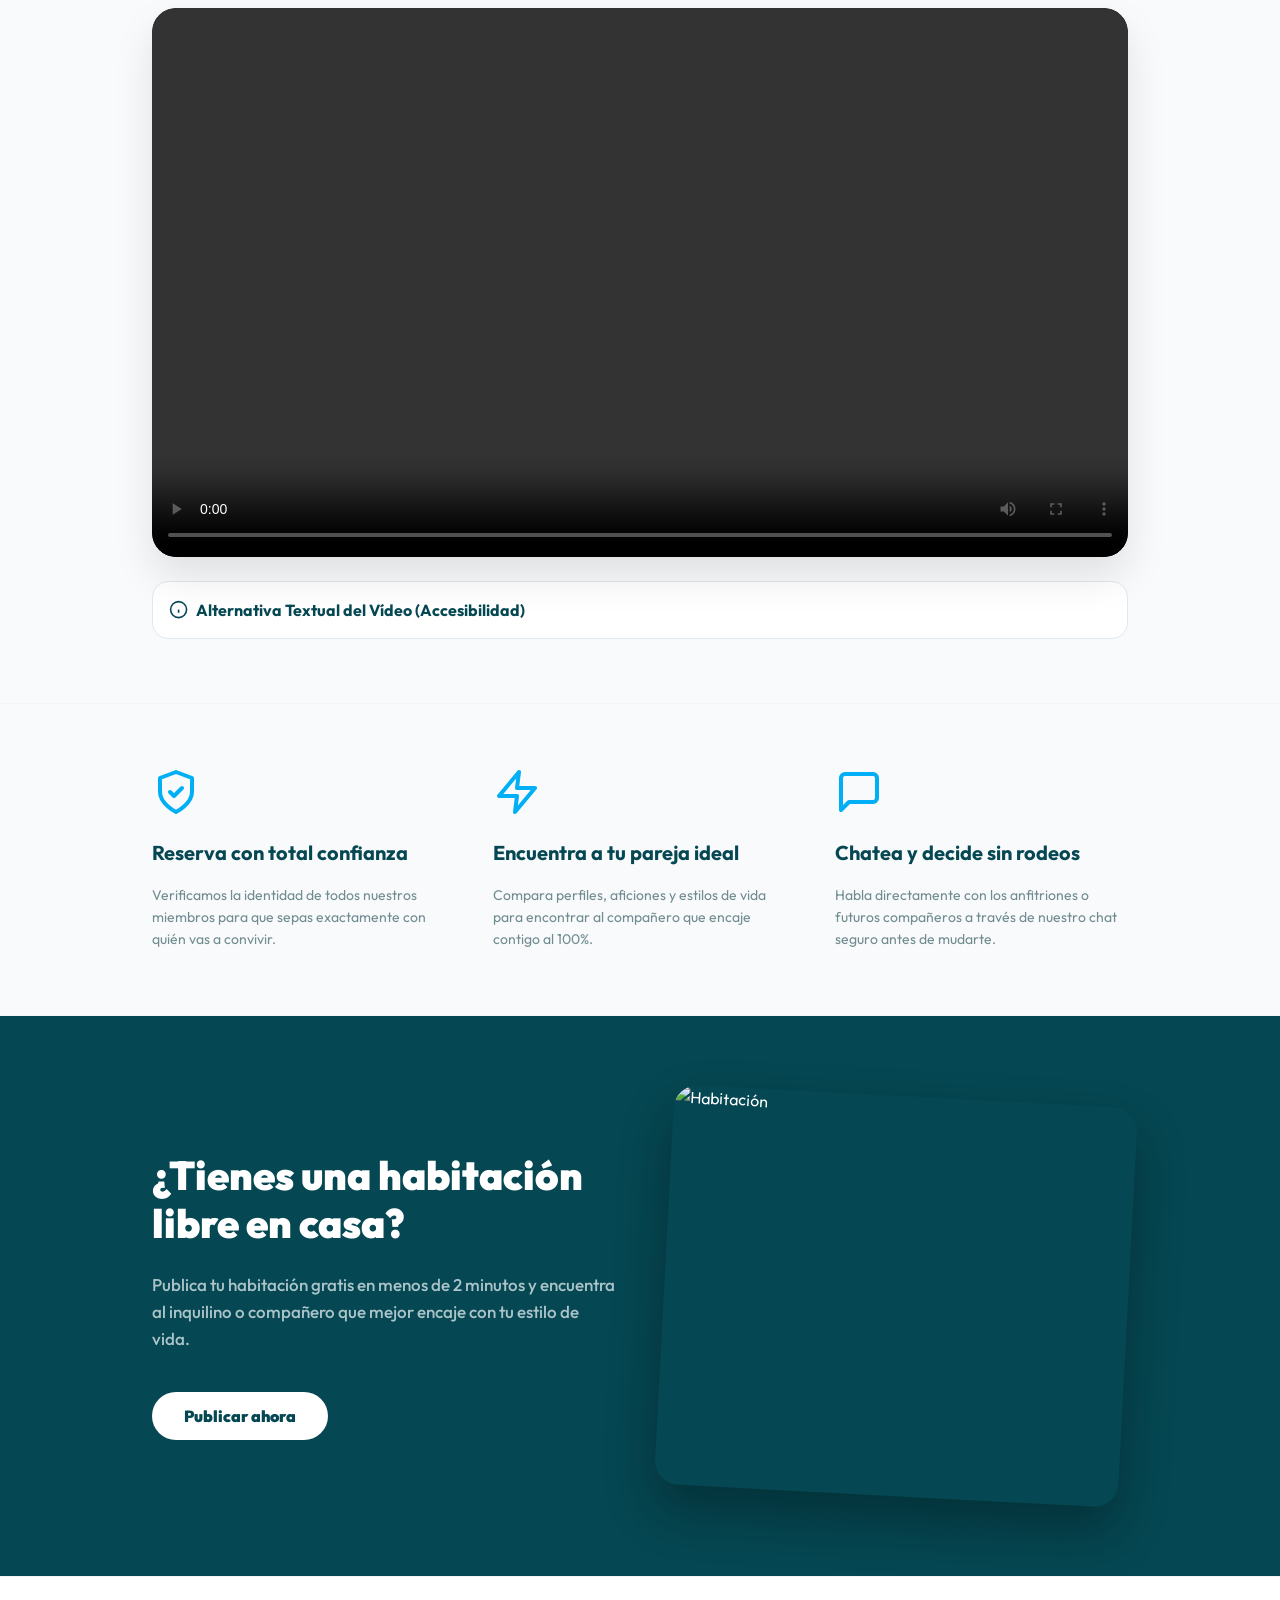
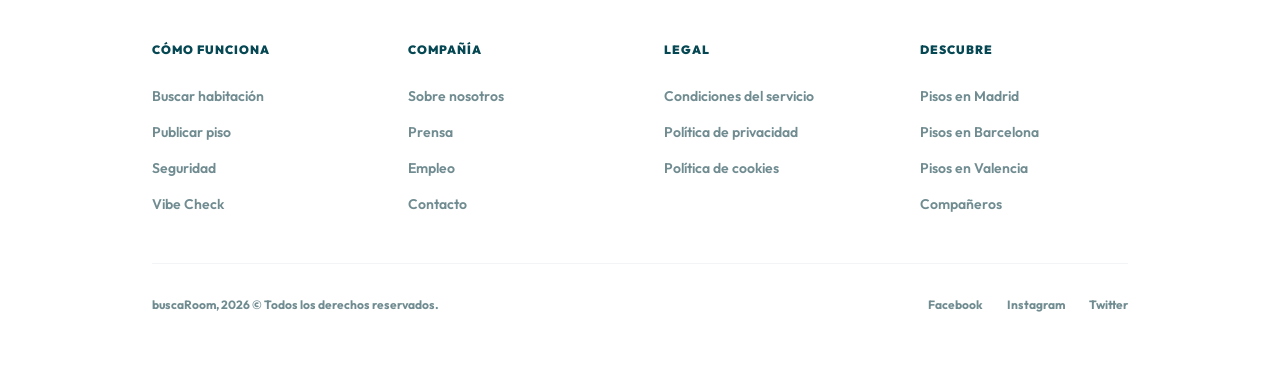
==== commit c17ec879: "Corregir errores WAVE: aria-label en botones, labels asociados a inputs del formulario Co-Authored-B" ====
--- a/index.html
+++ b/index.html
@@ -21,7 +21,7 @@
 
 
         <!-- Botón Dark Mode -->
-        <button class="nav-icon-btn" id="themeToggle" title="Modo oscuro/claro">
+        <button class="nav-icon-btn" id="themeToggle" title="Modo oscuro/claro" aria-label="Cambiar tema">
           <svg class="icon icon-moon" viewBox="0 0 24 24">
             <path d="M21 12.79A9 9 0 1 1 11.21 3 7 7 0 0 0 21 12.79z" />
           </svg>
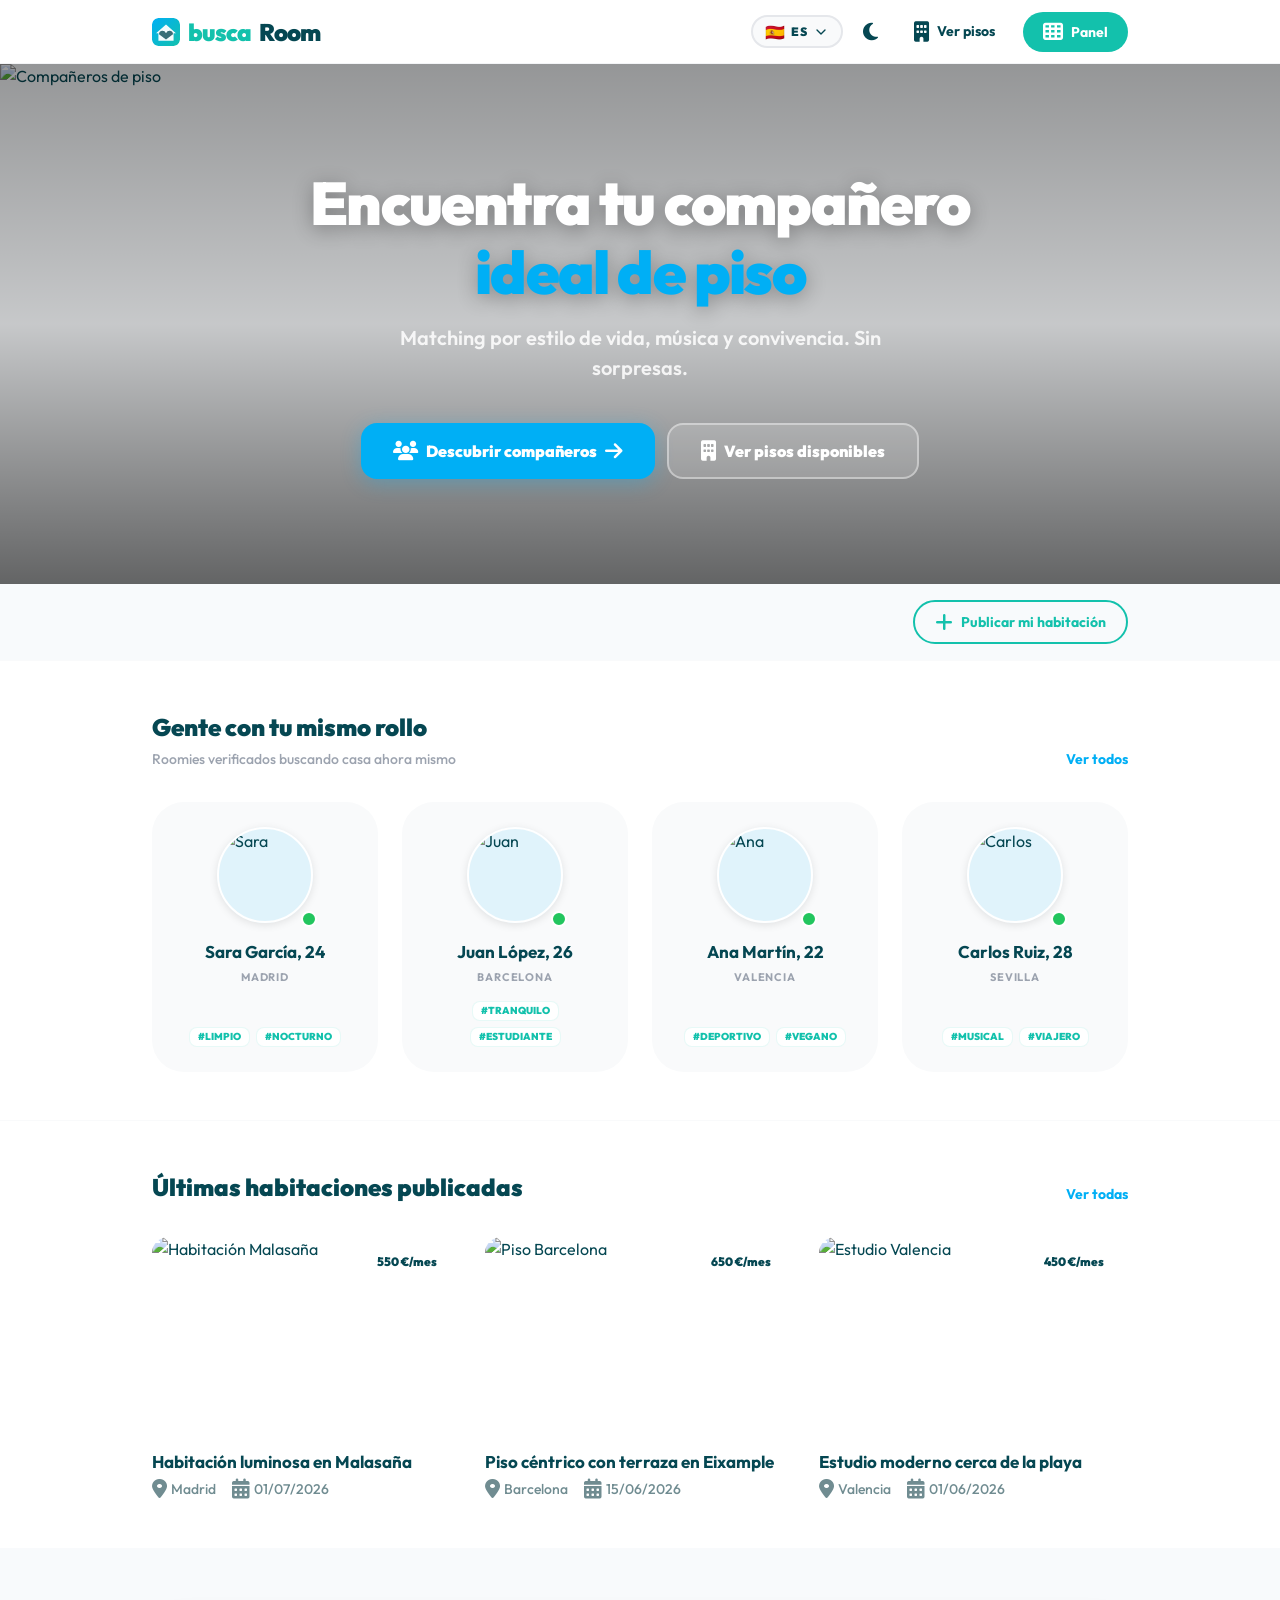
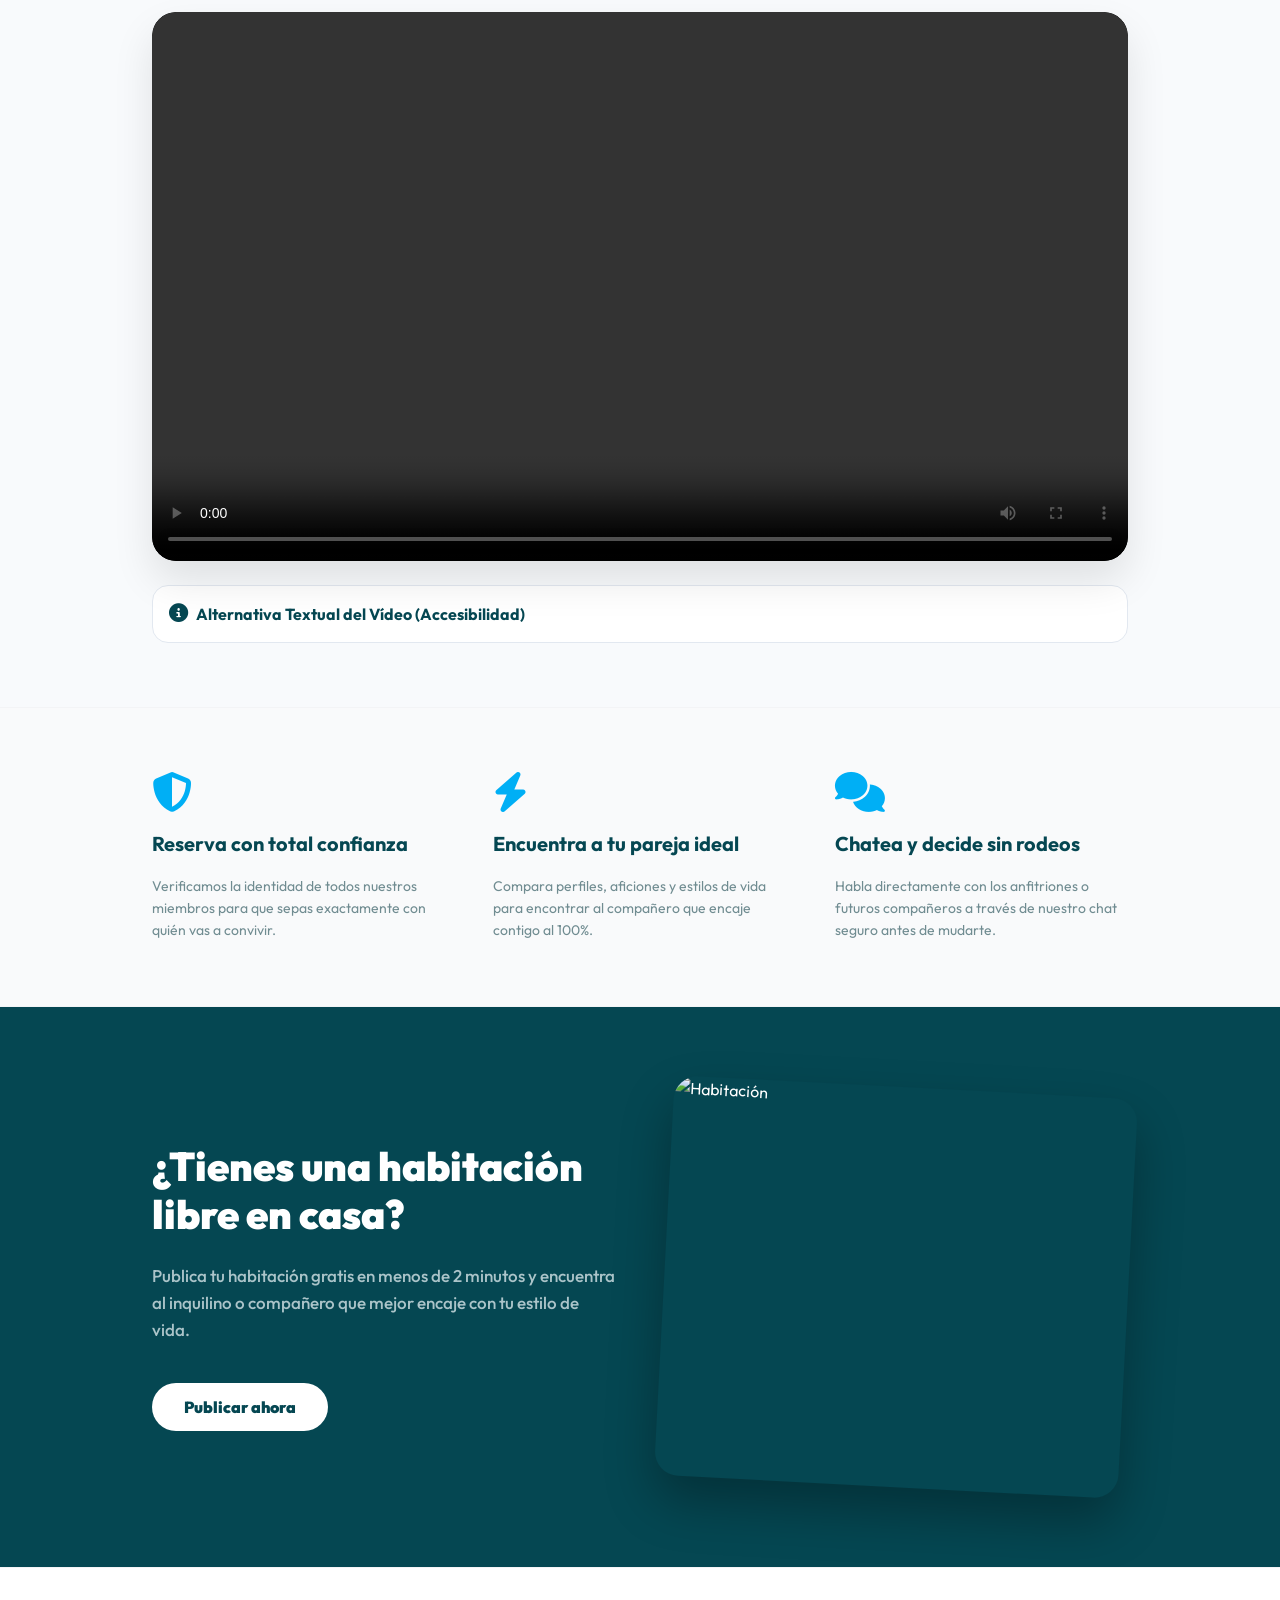
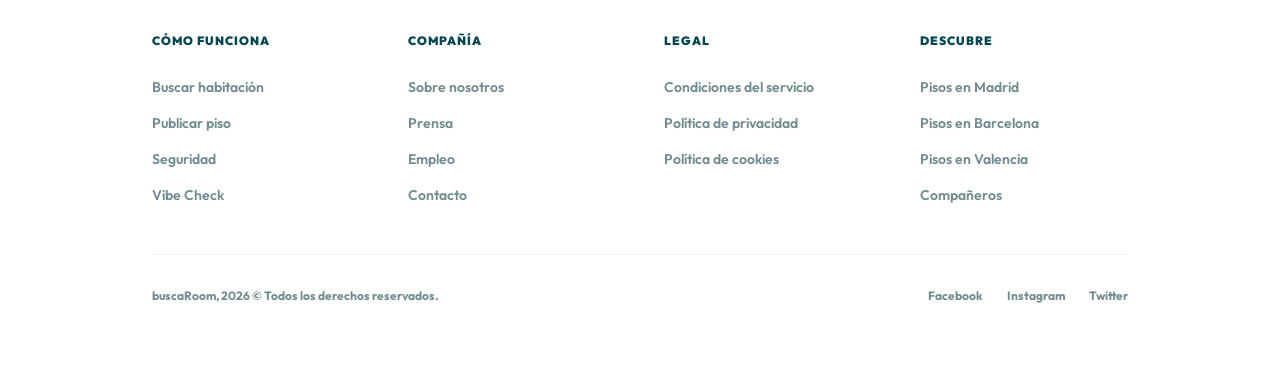
==== commit c30d5f23: "Reemplazar iconos SVG inline por Font Awesome en index, acceder y explorar Co-Authored-By: Claude So" ====
--- a/index.html
+++ b/index.html
@@ -8,6 +8,7 @@
   <link rel="icon" href="favicon.svg" type="image/svg+xml">
   <title>buscaRoom — Encuentra tu compañero ideal de piso</title>
   <link rel="stylesheet" href="css/styles.css">
+  <link rel="stylesheet" href="https://cdnjs.cloudflare.com/ajax/libs/font-awesome/6.5.0/css/all.min.css">
 </head>
 
 <body>
@@ -22,41 +23,16 @@
 
         <!-- Botón Dark Mode -->
         <button class="nav-icon-btn" id="themeToggle" title="Modo oscuro/claro" aria-label="Cambiar tema">
-          <svg class="icon icon-moon" viewBox="0 0 24 24">
-            <path d="M21 12.79A9 9 0 1 1 11.21 3 7 7 0 0 0 21 12.79z" />
-          </svg>
-          <svg class="icon icon-sun" viewBox="0 0 24 24" style="display:none;">
-            <circle cx="12" cy="12" r="5" />
-            <line x1="12" y1="1" x2="12" y2="3" />
-            <line x1="12" y1="21" x2="12" y2="23" />
-            <line x1="4.22" y1="4.22" x2="5.64" y2="5.64" />
-            <line x1="18.36" y1="18.36" x2="19.78" y2="19.78" />
-            <line x1="1" y1="12" x2="3" y2="12" />
-            <line x1="21" y1="12" x2="23" y2="12" />
-            <line x1="4.22" y1="19.78" x2="5.64" y2="18.36" />
-            <line x1="18.36" y1="5.64" x2="19.78" y2="4.22" />
-          </svg>
+          <i class="fa-solid fa-moon icon-moon"></i>
+          <i class="fa-solid fa-sun icon-sun" style="display:none;"></i>
         </button>
 
         <a href="pages/pisos.html" class="nav-text-link hide-mobile">
-          <svg class="icon" viewBox="0 0 24 24">
-            <path d="M6 22V4a2 2 0 0 1 2-2h8a2 2 0 0 1 2 2v18" />
-            <path d="M6 12H4a2 2 0 0 0-2 2v6a2 2 0 0 0 2 2h2" />
-            <path d="M18 9h2a2 2 0 0 1 2 2v9a2 2 0 0 1-2 2h-2" />
-            <path d="M10 6h4" />
-            <path d="M10 10h4" />
-            <path d="M10 14h4" />
-            <path d="M10 18h4" />
-          </svg>
+          <i class="fa-solid fa-building"></i>
           <span class="i18n-ver-pisos">Ver pisos</span>
         </a>
         <a href="pages/panel.html" class="btn btn-teal">
-          <svg class="icon" viewBox="0 0 24 24">
-            <rect x="3" y="3" width="7" height="7" />
-            <rect x="14" y="3" width="7" height="7" />
-            <rect x="14" y="14" width="7" height="7" />
-            <rect x="3" y="14" width="7" height="7" />
-          </svg>
+          <i class="fa-solid fa-table-cells"></i>
           <span class="i18n-panel">Panel</span>
         </a>
       </div>
@@ -78,28 +54,12 @@
       <p class="hero-subtitle">Matching por estilo de vida, música y convivencia. Sin sorpresas.</p>
       <div class="hero-actions">
         <a href="pages/explorar.html" class="btn btn-cyan btn-xl">
-          <svg class="icon" viewBox="0 0 24 24">
-            <path d="M17 21v-2a4 4 0 0 0-4-4H5a4 4 0 0 0-4 4v2" />
-            <circle cx="9" cy="7" r="4" />
-            <path d="M23 21v-2a4 4 0 0 0-3-3.87" />
-            <path d="M16 3.13a4 4 0 0 1 0 7.75" />
-          </svg>
+          <i class="fa-solid fa-users"></i>
           <span class="i18n-hero-cta">Descubrir compañeros</span>
-          <svg class="icon" viewBox="0 0 24 24">
-            <line x1="5" y1="12" x2="19" y2="12" />
-            <polyline points="12 5 19 12 12 19" />
-          </svg>
+          <i class="fa-solid fa-arrow-right"></i>
         </a>
         <a href="pages/pisos.html" class="btn btn-glass btn-xl">
-          <svg class="icon" viewBox="0 0 24 24">
-            <path d="M6 22V4a2 2 0 0 1 2-2h8a2 2 0 0 1 2 2v18" />
-            <path d="M6 12H4a2 2 0 0 0-2 2v6a2 2 0 0 0 2 2h2" />
-            <path d="M18 9h2a2 2 0 0 1 2 2v9a2 2 0 0 1-2 2h-2" />
-            <path d="M10 6h4" />
-            <path d="M10 10h4" />
-            <path d="M10 14h4" />
-            <path d="M10 18h4" />
-          </svg>
+          <i class="fa-solid fa-building"></i>
           <span class="i18n-ver-pisos-hero">Ver pisos disponibles</span>
         </a>
       </div>
@@ -110,11 +70,7 @@
   <div style="max-width:1024px;margin:0 auto;padding:1rem 1.5rem;display:flex;justify-content:flex-end;">
     <a href="pages/publicar.html" class="btn btn-outline-teal btn-sm"
       style="border-radius:9999px;font-size:0.875rem;padding:0.625rem 1.25rem;">
-      <svg class="icon icon-sm" viewBox="0 0 24 24">
-        <circle cx="12" cy="12" r="10" />
-        <line x1="12" y1="8" x2="12" y2="16" />
-        <line x1="8" y1="12" x2="16" y2="12" />
-      </svg>
+      <i class="fa-solid fa-plus"></i>
       <span class="i18n-publish-btn">Publicar mi habitación</span>
     </a>
   </div>
@@ -217,19 +173,11 @@
           <div class="room-title">Habitación luminosa en Malasaña</div>
           <div class="room-meta">
             <span class="room-meta-item">
-              <svg class="icon icon-sm" viewBox="0 0 24 24">
-                <path d="M21 10c0 7-9 13-9 13s-9-6-9-13a9 9 0 0 1 18 0z" />
-                <circle cx="12" cy="10" r="3" />
-              </svg>
+              <i class="fa-solid fa-location-dot"></i>
               Madrid
             </span>
             <span class="room-meta-item">
-              <svg class="icon icon-sm" viewBox="0 0 24 24">
-                <rect x="3" y="4" width="18" height="18" rx="2" />
-                <line x1="16" y1="2" x2="16" y2="6" />
-                <line x1="8" y1="2" x2="8" y2="6" />
-                <line x1="3" y1="10" x2="21" y2="10" />
-              </svg>
+              <i class="fa-solid fa-calendar-days"></i>
               01/07/2026
             </span>
           </div>
@@ -244,19 +192,11 @@
           <div class="room-title">Piso céntrico con terraza en Eixample</div>
           <div class="room-meta">
             <span class="room-meta-item">
-              <svg class="icon icon-sm" viewBox="0 0 24 24">
-                <path d="M21 10c0 7-9 13-9 13s-9-6-9-13a9 9 0 0 1 18 0z" />
-                <circle cx="12" cy="10" r="3" />
-              </svg>
+              <i class="fa-solid fa-location-dot"></i>
               Barcelona
             </span>
             <span class="room-meta-item">
-              <svg class="icon icon-sm" viewBox="0 0 24 24">
-                <rect x="3" y="4" width="18" height="18" rx="2" />
-                <line x1="16" y1="2" x2="16" y2="6" />
-                <line x1="8" y1="2" x2="8" y2="6" />
-                <line x1="3" y1="10" x2="21" y2="10" />
-              </svg>
+              <i class="fa-solid fa-calendar-days"></i>
               15/06/2026
             </span>
           </div>
@@ -271,19 +211,11 @@
           <div class="room-title">Estudio moderno cerca de la playa</div>
           <div class="room-meta">
             <span class="room-meta-item">
-              <svg class="icon icon-sm" viewBox="0 0 24 24">
-                <path d="M21 10c0 7-9 13-9 13s-9-6-9-13a9 9 0 0 1 18 0z" />
-                <circle cx="12" cy="10" r="3" />
-              </svg>
+              <i class="fa-solid fa-location-dot"></i>
               Valencia
             </span>
             <span class="room-meta-item">
-              <svg class="icon icon-sm" viewBox="0 0 24 24">
-                <rect x="3" y="4" width="18" height="18" rx="2" />
-                <line x1="16" y1="2" x2="16" y2="6" />
-                <line x1="8" y1="2" x2="8" y2="6" />
-                <line x1="3" y1="10" x2="21" y2="10" />
-              </svg>
+              <i class="fa-solid fa-calendar-days"></i>
               01/06/2026
             </span>
           </div>
@@ -307,7 +239,7 @@
       <!-- Alternativa Textual para Discapacidad Visual (Transcripción) -->
       <details style="margin-top: 1.5rem; background: var(--card); border: 1px solid var(--border); border-radius: 1rem; padding: 1rem;">
         <summary style="cursor: pointer; font-weight: 700; color: var(--accent); display: flex; align-items: center; gap: 0.5rem;">
-          <svg viewBox="0 0 24 24" style="width:1.2rem;height:1.2rem;fill:none;stroke:currentColor;stroke-width:2;"><circle cx="12" cy="12" r="10"/><line x1="12" y1="16" x2="12" y2="12"/><line x1="12" y1="8" x2="12.01" y2="8"/></svg>
+          <i class="fa-solid fa-circle-info" style="font-size:1.2rem;"></i>
           Alternativa Textual del Vídeo (Accesibilidad)
         </summary>
         <div style="margin-top: 1rem; font-size: 0.95rem; color: var(--text-color); line-height: 1.6;">
@@ -324,10 +256,7 @@
 
         <div class="feature-item">
           <div class="feature-icon">
-            <svg viewBox="0 0 24 24">
-              <path d="M12 22s8-4 8-10V5l-8-3-8 3v7c0 6 8 10 8 10z" />
-              <polyline points="9 12 11 14 15 10" />
-            </svg>
+            <i class="fa-solid fa-shield-halved"></i>
           </div>
           <h3 class="feature-title">Reserva con total confianza</h3>
           <p class="feature-desc">Verificamos la identidad de todos nuestros miembros para que sepas exactamente con
@@ -336,9 +265,7 @@
 
         <div class="feature-item">
           <div class="feature-icon">
-            <svg viewBox="0 0 24 24">
-              <polygon points="13 2 3 14 12 14 11 22 21 10 12 10 13 2" />
-            </svg>
+            <i class="fa-solid fa-bolt"></i>
           </div>
           <h3 class="feature-title">Encuentra a tu pareja ideal</h3>
           <p class="feature-desc">Compara perfiles, aficiones y estilos de vida para encontrar al compañero que encaje
@@ -347,9 +274,7 @@
 
         <div class="feature-item">
           <div class="feature-icon">
-            <svg viewBox="0 0 24 24">
-              <path d="M21 15a2 2 0 0 1-2 2H7l-4 4V5a2 2 0 0 1 2-2h14a2 2 0 0 1 2 2z" />
-            </svg>
+            <i class="fa-solid fa-comments"></i>
           </div>
           <h3 class="feature-title">Chatea y decide sin rodeos</h3>
           <p class="feature-desc">Habla directamente con los anfitriones o futuros compañeros a través de nuestro chat
--- a/css/styles.css
+++ b/css/styles.css
@@ -147,6 +147,15 @@
   stroke-width: 1.75;
 }
 
+/* ─── Font Awesome icon sizing ──────────────────────────────── */
+i.fa-solid, i.fa-regular, i.fa-brands {
+  flex-shrink: 0;
+  font-size: 1.25rem;
+}
+i.icon-sm { font-size: 1rem; }
+i.icon-lg { font-size: 1.5rem; }
+i.icon-xl { font-size: 3rem; }
+
 /* ─── Buttons ───────────────────────────────────────────────── */
 .btn {
   display: inline-flex;
@@ -633,6 +642,11 @@
   stroke-width: 2;
   stroke-linecap: round;
   stroke-linejoin: round;
+}
+
+.feature-icon i {
+  font-size: 2.5rem;
+  color: var(--primary);
 }
 
 .feature-title {
